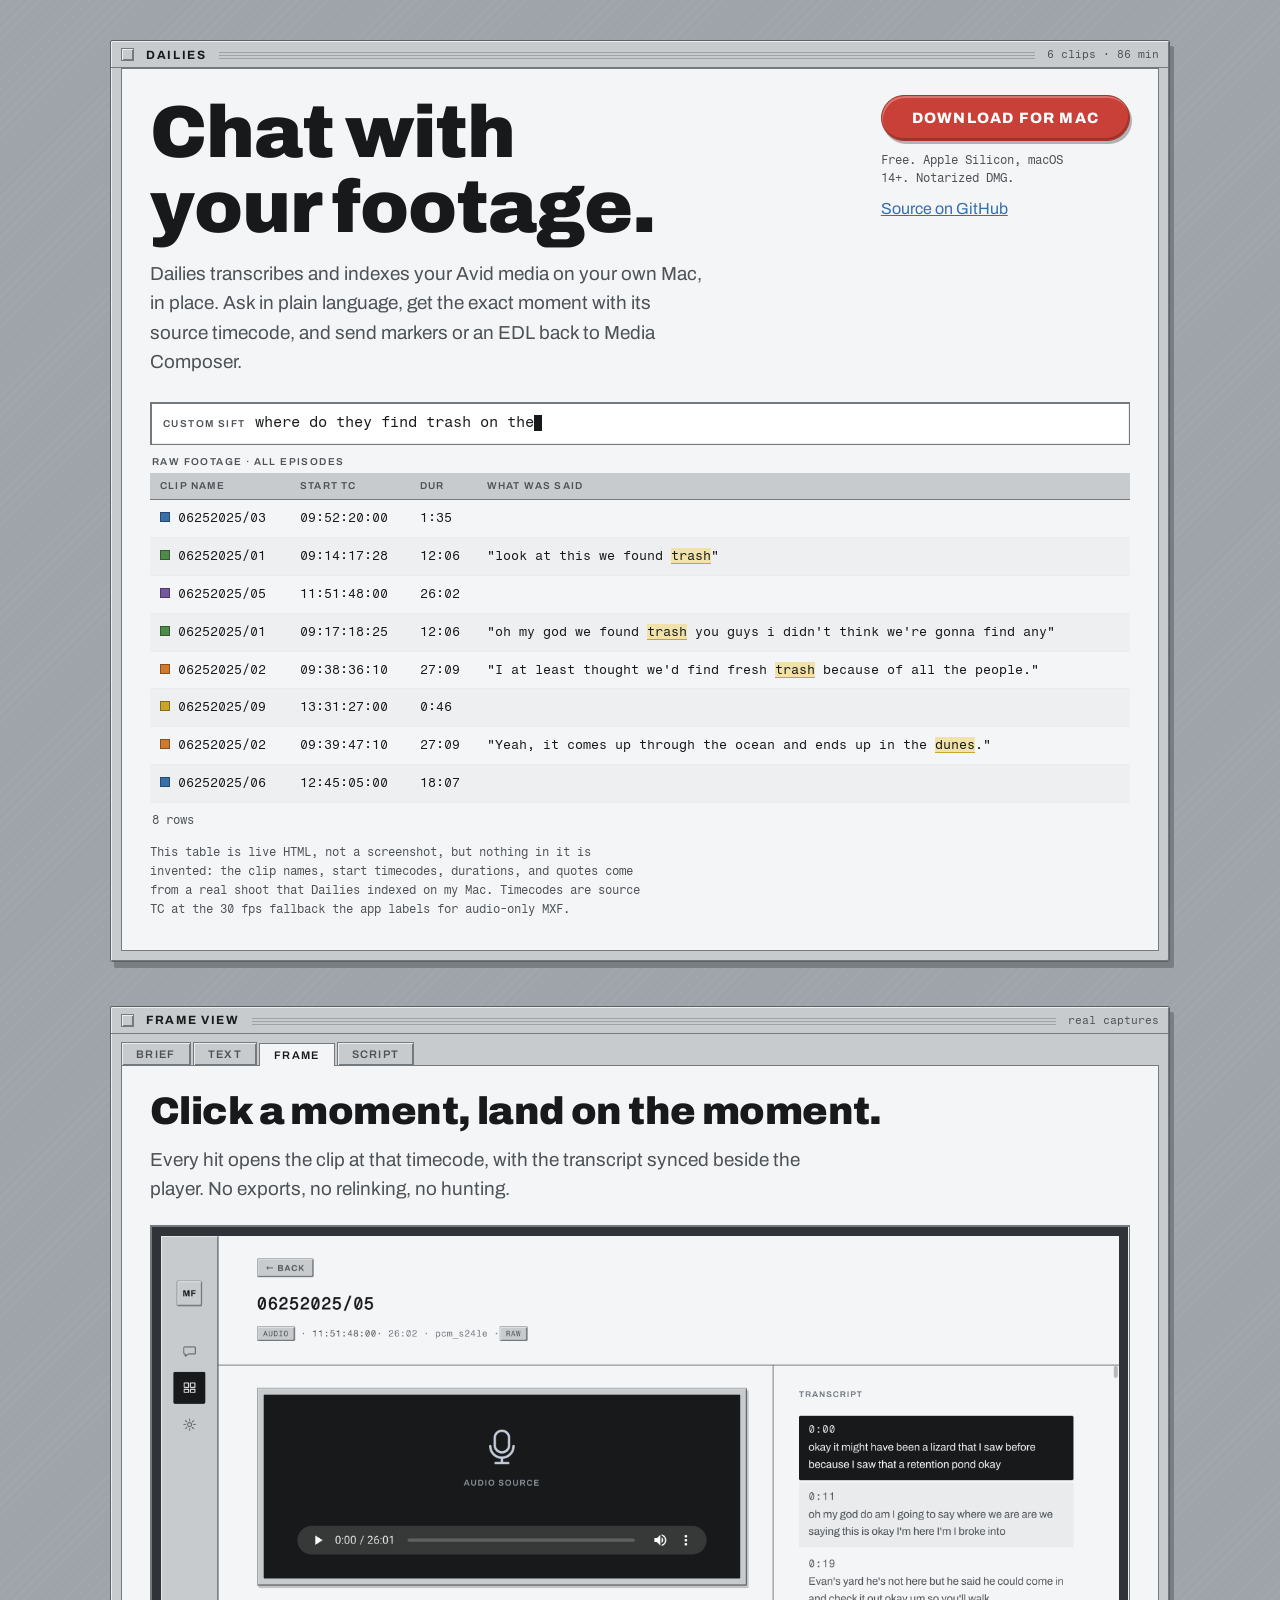
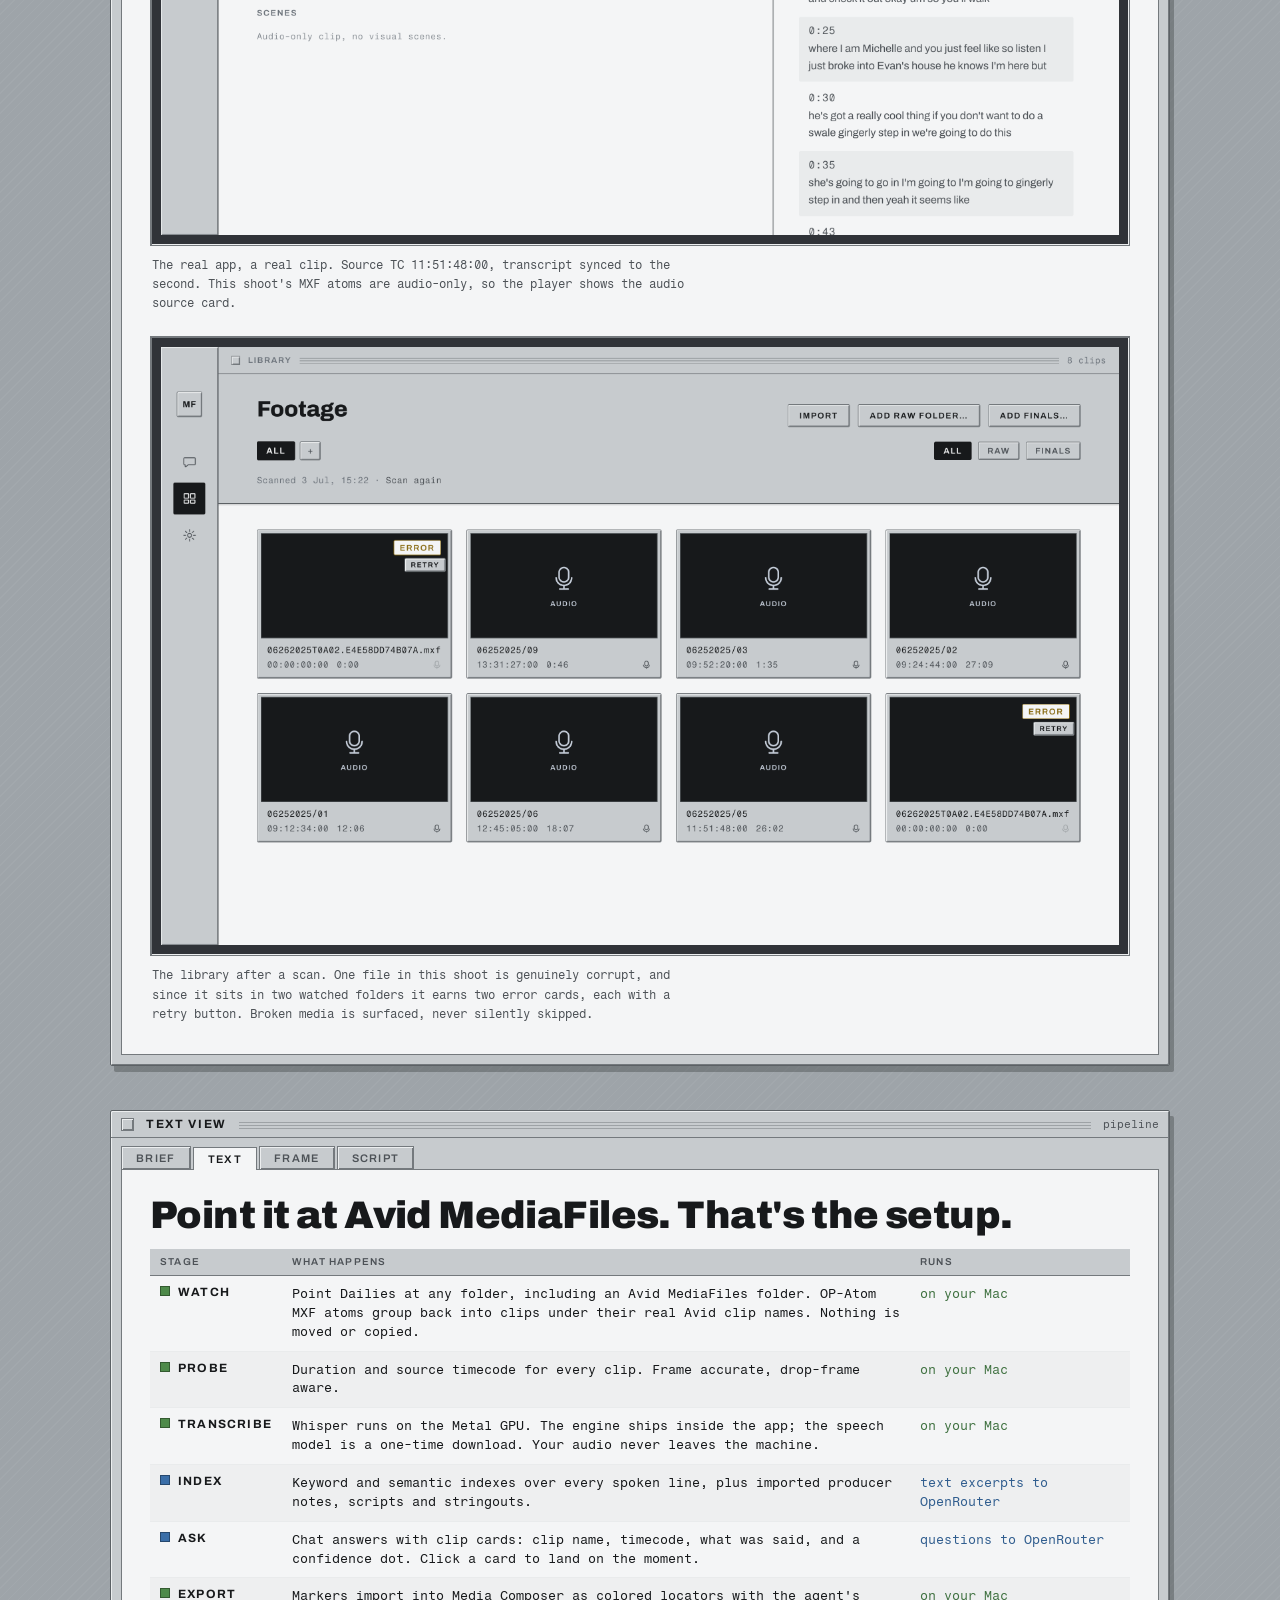
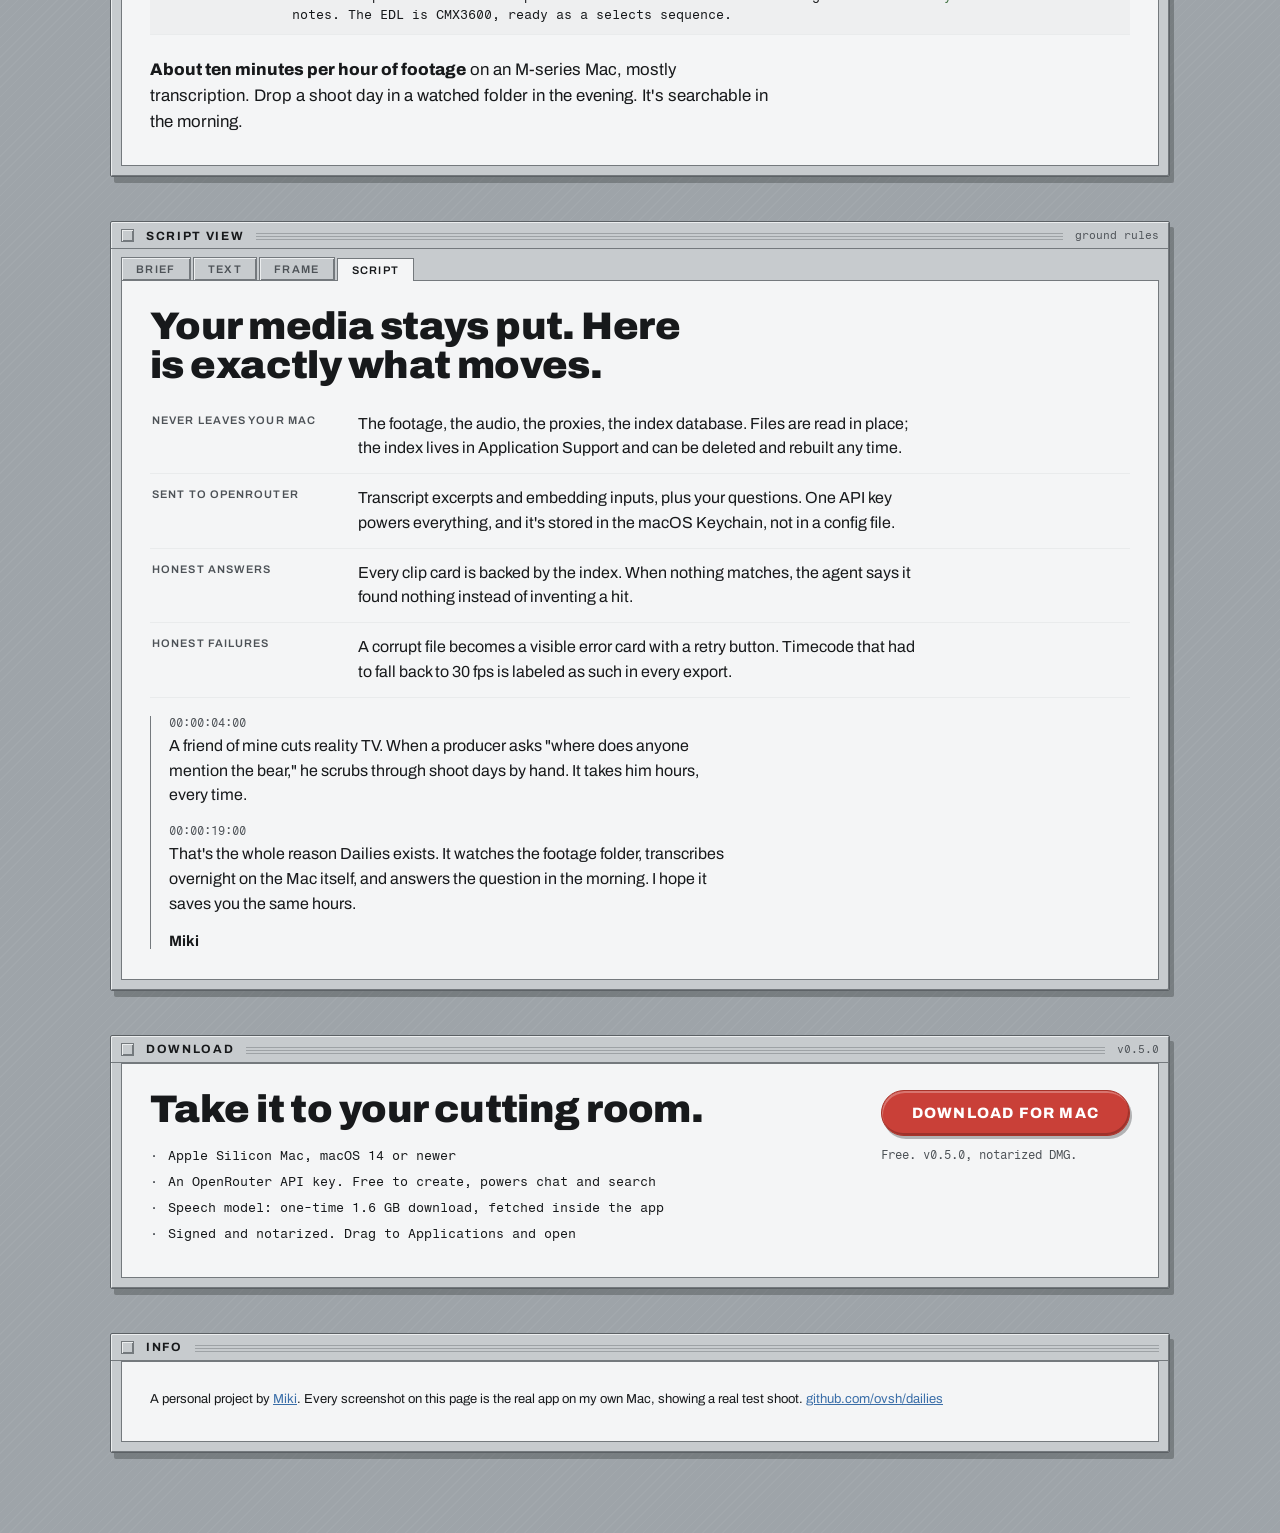
==== dailies/index.html @ 3788dc59 "dailies: 0.5.0 Co-Authored-By: Claude Fable 5 <noreply@anthropic.com>" ====
<!doctype html>
<!--
DIRECTION CONTRACT (Impeccable, seed ea177cc2, assigned index 4, user-confirmed 2026-07-23)
THESIS: The page IS a Media Composer bin. Editors live in bins; Dailies is "your bin,
but you can talk to it." Refuses the dark neon "video AI" hero and the white SaaS card grid.
OWN-WORLD: Pre-dark-era MC steel gray. Desktop #9ea4a9, chrome #c7cbce with platinum
bevels (1px hi/lo), paper rows #f4f5f6, ink #17191b, Avid clip-color chips as the only
saturation, red locator #c94038 reserved for the Download marker. Archivo display,
Fragment Mono for TC and data. Radii <=2px. Recognizable with all content removed.
STORY: An editor lands, recognizes the bin, watches a sift find real moments in real
footage, sees the actual app do the same, learns the local-first split, downloads.
FIRST VIEWPORT: One bin window: title bar, tagline headline, sift field pre-typing a
real question, six real clip rows collapsing to the hits, red DOWNLOAD locator top right.
FORM: Grounded direction 4 of 7 (Avid bin tradition); staging: single-column window
stack on the MC desktop; the metered-reserve challenger staging was weighed and declined.
-->
<html lang="en">
<head>
<meta charset="utf-8">
<meta name="viewport" content="width=device-width, initial-scale=1">
<title>Dailies. Chat with your footage.</title>
<meta name="description" content="A local-first Mac app for documentary and reality editors. On-device Whisper transcription, semantic search over Avid media in place, markers and EDL back to Media Composer.">
<meta property="og:title" content="Dailies. Chat with your footage.">
<meta property="og:description" content="Ask your footage a question, get the moment with its source timecode, send markers or an EDL back to Avid. Local-first, Apple Silicon.">
<link rel="icon" href="data:image/svg+xml,%3Csvg xmlns='http://www.w3.org/2000/svg' viewBox='0 0 32 32'%3E%3Crect width='32' height='32' fill='%23c7cbce'/%3E%3Cellipse cx='16' cy='16' rx='9' ry='7' fill='%23c94038'/%3E%3C/svg%3E">
<link rel="preconnect" href="https://fonts.googleapis.com">
<link rel="preconnect" href="https://fonts.gstatic.com" crossorigin>
<link href="https://fonts.googleapis.com/css2?family=Archivo:wdth,wght@75..125,400..900&family=Fragment+Mono&display=swap" rel="stylesheet">
<style>
:root {
  --desktop: #9ea4a9;
  --chrome: #c7cbce;
  --chrome-hi: #eceeef;
  --chrome-lo: #74797d;
  --paper: #f4f5f6;
  --paper-alt: #e9ebec;
  --ink: #17191b;
  --ink-2: #4d5257;
  --red: #c94038;
  --red-dn: #a83329;
  --orange: #d07a2e;
  --yellow: #c9a52a;
  --green: #4e8a4a;
  --blue: #3a6ea8;
  --purple: #7458a0;
  --bevel-out: inset 1px 1px 0 var(--chrome-hi), inset -1px -1px 0 var(--chrome-lo);
  --bevel-in: inset 1px 1px 0 var(--chrome-lo), inset -1px -1px 0 var(--chrome-hi);
  --mono: "Fragment Mono", ui-monospace, monospace;
  --sans: "Archivo", -apple-system, sans-serif;
}
* { margin: 0; padding: 0; box-sizing: border-box; }
html { scroll-behavior: smooth; }
body {
  background: var(--desktop);
  background-image: repeating-linear-gradient(135deg, rgba(255,255,255,.045) 0 1px, transparent 1px 7px);
  color: var(--ink);
  font-family: var(--sans);
  font-size: 16px;
  line-height: 1.55;
  -webkit-font-smoothing: antialiased;
}
.desk { max-width: 1100px; margin: 0 auto; padding: 40px 20px 80px; display: grid; gap: 44px; }
.desk > * { min-width: 0; }

/* ---------- window chrome ---------- */
.win {
  background: var(--chrome);
  box-shadow: var(--bevel-out), 4px 6px 0 rgba(23,25,27,.28);
  border: 1px solid #5c6165;
  border-radius: 2px;
}
.win-bar {
  display: flex; align-items: center; gap: 12px;
  padding: 7px 10px;
  box-shadow: inset 0 -1px 0 var(--chrome-lo);
  user-select: none;
}
.win-close {
  width: 13px; height: 13px; flex: none;
  background: var(--chrome);
  box-shadow: var(--bevel-out);
  border: 1px solid var(--chrome-lo);
}
.win-title {
  font: 700 12px/1 var(--sans);
  letter-spacing: .14em;
  text-transform: uppercase;
  color: var(--ink);
  white-space: nowrap;
}
.win-stripes { flex: 1; height: 9px; background: repeating-linear-gradient(0deg, var(--chrome-lo) 0 1px, transparent 1px 3px); opacity: .5; min-width: 40px; }
.win-meta { font: 11px var(--mono); color: var(--ink-2); white-space: nowrap; }

.tabs { display: flex; gap: 2px; padding: 8px 10px 0; }
.tab {
  font: 600 11px/1 var(--sans); letter-spacing: .12em; text-transform: uppercase;
  padding: 6px 14px 5px;
  background: var(--chrome);
  box-shadow: var(--bevel-out);
  color: var(--ink-2);
  border: 1px solid var(--chrome-lo); border-bottom: none;
}
.tab.on { background: var(--paper); color: var(--ink); box-shadow: none; position: relative; top: 1px; }
.win-body { background: var(--paper); margin: 0 10px 10px; border: 1px solid var(--chrome-lo); padding: 26px 28px 30px; }
.tabs + .win-body { margin-top: 0; }

/* ---------- type ---------- */
h1, h2 { font-family: var(--sans); font-weight: 900; line-height: 1.02; letter-spacing: -0.015em; text-wrap: balance; }
h1 { font-size: clamp(2.6rem, 7vw, 4.6rem); }
h2 { font-size: clamp(1.7rem, 3.6vw, 2.4rem); margin-bottom: 14px; }
.lede { font-size: clamp(1.02rem, 1.6vw, 1.18rem); color: var(--ink-2); max-width: 62ch; }
p { max-width: 68ch; }
a { color: var(--blue); }
.mono { font-family: var(--mono); }

/* ---------- hero ---------- */
.hero-top { display: flex; flex-wrap: wrap; gap: 24px 32px; align-items: flex-start; justify-content: space-between; margin-bottom: 26px; }
.hero-copy { max-width: 560px; }
.hero-copy .lede { margin-top: 14px; }
.hero-cta { display: flex; flex-direction: column; gap: 10px; align-items: flex-start; }

.marker {
  display: inline-block;
  font: 800 15px/1 var(--sans); letter-spacing: .08em; text-transform: uppercase;
  color: #fff; background: var(--red);
  padding: 15px 30px 14px;
  border-radius: 999px;
  border: 1px solid var(--red-dn);
  box-shadow: inset 1px 2px 0 rgba(255,255,255,.28), inset -1px -2px 0 rgba(0,0,0,.22), 2px 3px 0 rgba(23,25,27,.3);
  text-decoration: none;
  transition: transform 120ms steps(2, end);
}
.marker:hover { transform: translate(1px, 1px); box-shadow: inset 1px 2px 0 rgba(255,255,255,.28), inset -1px -2px 0 rgba(0,0,0,.22), 1px 1px 0 rgba(23,25,27,.3); }
.marker:focus-visible, a:focus-visible, button:focus-visible { outline: 3px solid var(--blue); outline-offset: 2px; }
.cta-note { font: 12px/1.5 var(--mono); color: var(--ink-2); max-width: 30ch; }

/* ---------- bin table / sift ---------- */
.sift-field {
  display: flex; align-items: center; gap: 10px;
  background: #fff; border: 1px solid var(--chrome-lo);
  box-shadow: var(--bevel-in);
  padding: 10px 12px; margin-bottom: 2px;
}
.sift-label { font: 600 10px/1 var(--sans); letter-spacing: .14em; color: var(--ink-2); text-transform: uppercase; flex: none; }
.sift-q { font: 15px var(--mono); color: var(--ink); min-height: 1.4em; flex: 1; overflow-wrap: anywhere; }
.sift-q .caret { display: inline-block; width: 8px; height: 1.1em; background: var(--ink); vertical-align: text-bottom; animation: blink 1s steps(1) infinite; }
@keyframes blink { 50% { opacity: 0; } }

.bin-scroll { overflow-x: auto; }
.bin { width: 100%; border-collapse: collapse; font: 13px/1.45 var(--mono); }
.bin caption { text-align: left; font: 600 10px/1 var(--sans); letter-spacing: .14em; text-transform: uppercase; color: var(--ink-2); padding: 10px 2px 6px; }
.bin th {
  text-align: left; font: 600 10px/1 var(--sans); letter-spacing: .12em; text-transform: uppercase;
  color: var(--ink-2); padding: 8px 10px; border-bottom: 1px solid var(--chrome-lo);
  background: var(--chrome);
}
.bin td { padding: 9px 10px; border-bottom: 1px solid var(--paper-alt); vertical-align: top; }
.bin tbody tr:nth-child(even) td { background: rgba(0,0,0,.025); }
.bin .tc, .bin .dur { white-space: nowrap; font-variant-numeric: tabular-nums; }
.chip { display: inline-block; width: 10px; height: 10px; margin-right: 8px; vertical-align: baseline; border: 1px solid rgba(0,0,0,.35); }
.quote { color: var(--ink); }
.quote em { font-style: normal; background: #f0e2a8; box-shadow: 0 1px 0 var(--yellow); }
/* black-inverse selection, the period-true Avid idiom */
.bin.sifted tr.hit td { background: var(--ink); color: var(--paper); border-bottom-color: #3a3e44; }
.bin.sifted tr.hit .quote { color: var(--paper); }
.bin.sifted tr.hit .quote em { background: none; box-shadow: none; color: #f0d269; }
.bin.sifting tr.miss { opacity: 0; transition: opacity .3s steps(3, end); }
.bin.sifted tr.miss { display: none; }
.sift-count { font: 12px var(--mono); color: var(--ink-2); padding: 10px 2px 0; display: flex; gap: 14px; align-items: center; flex-wrap: wrap; }
.sift-again {
  font: 600 10px/1 var(--sans); letter-spacing: .12em; text-transform: uppercase;
  background: var(--chrome); box-shadow: var(--bevel-out); border: 1px solid var(--chrome-lo);
  padding: 6px 12px; cursor: pointer; color: var(--ink);
}
.sift-again:active { box-shadow: var(--bevel-in); }
.provenance { font: 12px/1.6 var(--mono); color: var(--ink-2); margin-top: 16px; max-width: 72ch; }

/* ---------- screenshots ---------- */
.shot-wrap { background: #303338; border: 1px solid var(--chrome-lo); box-shadow: var(--bevel-in); padding: 10px; }
.shot-wrap img { display: block; width: 100%; height: auto; }
.shot-cap { font: 12px/1.6 var(--mono); color: var(--ink-2); padding: 10px 2px 0; max-width: 78ch; }
.two-shots { display: grid; gap: 22px; }

/* ---------- text view (how it works) ---------- */
.stage-name { font: 700 12px/1.3 var(--sans); letter-spacing: .1em; text-transform: uppercase; white-space: nowrap; }
.runs-local { color: #3f7140; font-weight: 400; }
.runs-cloud { color: #315e8f; font-weight: 400; }
.overnight { margin-top: 22px; font-size: 1.05rem; max-width: 62ch; }
.overnight strong { font-weight: 800; }

/* ---------- script view ---------- */
.script-block { border-left: 1px solid var(--chrome-lo); padding-left: 18px; margin-top: 18px; }
.script-tc { font: 12px var(--mono); color: var(--ink-2); }
.script-line { margin: 4px 0 16px; max-width: 62ch; }
.sig { font: 15px var(--sans); font-weight: 700; }

/* ---------- boundaries list ---------- */
.truth { display: grid; gap: 0; margin-top: 8px; }
.truth-row { display: grid; grid-template-columns: 190px 1fr; gap: 16px; padding: 12px 2px; border-bottom: 1px solid var(--paper-alt); }
.truth-key { font: 600 11px/1.5 var(--sans); letter-spacing: .1em; text-transform: uppercase; color: var(--ink-2); }
.truth-val { max-width: 62ch; }

/* ---------- download ---------- */
.dl-grid { display: flex; flex-wrap: wrap; gap: 28px; align-items: flex-start; justify-content: space-between; }
.req { font: 13px/2 var(--mono); color: var(--ink); list-style: none; }
.req li::before { content: "·"; margin-right: 10px; color: var(--ink-2); }
footer { text-align: left; font: 13px/1.8 var(--sans); color: var(--ink); }
footer .win-body p { max-width: none; }

@media (max-width: 700px) {
  .desk { padding: 18px 10px 60px; gap: 28px; }
  .win-body { padding: 18px 14px 22px; margin: 0 6px 6px; }
  #bin .dur, #bin th:nth-child(3), #bin td:nth-child(3) { display: none; }
  .bin { min-width: 540px; }
  .truth-row { grid-template-columns: 1fr; gap: 4px; }
  .win-meta { display: none; }
}
@media (prefers-reduced-motion: reduce) {
  html { scroll-behavior: auto; }
  .sift-q .caret { animation: none; }
}
</style>
</head>
<body>
<div class="desk">

<!-- ============ 1. WHAT IT IS + the sift ============ -->
<section class="win" aria-labelledby="hero-h">
  <div class="win-bar">
    <span class="win-close" aria-hidden="true"></span>
    <span class="win-title">Dailies</span>
    <span class="win-stripes" aria-hidden="true"></span>
    <span class="win-meta">6 clips · 86 min</span>
  </div>
  <div class="win-body">
    <div class="hero-top">
      <div class="hero-copy">
        <h1 id="hero-h">Chat with your footage.</h1>
        <p class="lede">Dailies transcribes and indexes your Avid media on your own Mac, in place. Ask in plain language, get the exact moment with its source timecode, and send markers or an EDL back to Media Composer.</p>
      </div>
      <div class="hero-cta">
        <a class="marker" id="dl-top" href="https://github.com/ovsh/dailies/releases/download/v0.5.0/Dailies-0.5.0-arm64.dmg">Download for Mac</a>
        <span class="cta-note">Free. Apple Silicon, macOS 14+. Notarized DMG.</span>
        <a href="https://github.com/ovsh/dailies">Source on GitHub</a>
      </div>
    </div>

    <div class="sift-field">
      <span class="sift-label">Custom sift</span>
      <span class="sift-q" id="sift-q" aria-hidden="true"><span class="caret"></span></span>
      <span class="visually-hidden" style="position:absolute;left:-9999px">where do they find trash on the beach?</span>
    </div>
    <div class="bin-scroll"><table class="bin" id="bin">
      <caption>Raw footage · all episodes</caption>
      <thead>
        <tr><th scope="col">Clip name</th><th scope="col">Start TC</th><th scope="col">Dur</th><th scope="col">What was said</th></tr>
      </thead>
      <tbody>
        <tr class="miss"><td><span class="chip" style="background:var(--blue)"></span>06252025/03</td><td class="tc">09:52:20:00</td><td class="dur">1:35</td><td class="quote"></td></tr>
        <tr class="hit"><td><span class="chip" style="background:var(--green)"></span>06252025/01</td><td class="tc">09:14:17:28</td><td class="dur">12:06</td><td class="quote">"look at this we found <em>trash</em>"</td></tr>
        <tr class="miss"><td><span class="chip" style="background:var(--purple)"></span>06252025/05</td><td class="tc">11:51:48:00</td><td class="dur">26:02</td><td class="quote"></td></tr>
        <tr class="hit"><td><span class="chip" style="background:var(--green)"></span>06252025/01</td><td class="tc">09:17:18:25</td><td class="dur">12:06</td><td class="quote">"oh my god we found <em>trash</em> you guys i didn't think we're gonna find any"</td></tr>
        <tr class="hit"><td><span class="chip" style="background:var(--orange)"></span>06252025/02</td><td class="tc">09:38:36:10</td><td class="dur">27:09</td><td class="quote">"I at least thought we'd find fresh <em>trash</em> because of all the people."</td></tr>
        <tr class="miss"><td><span class="chip" style="background:var(--yellow)"></span>06252025/09</td><td class="tc">13:31:27:00</td><td class="dur">0:46</td><td class="quote"></td></tr>
        <tr class="hit"><td><span class="chip" style="background:var(--orange)"></span>06252025/02</td><td class="tc">09:39:47:10</td><td class="dur">27:09</td><td class="quote">"Yeah, it comes up through the ocean and ends up in the <em>dunes</em>."</td></tr>
        <tr class="miss"><td><span class="chip" style="background:var(--blue)"></span>06252025/06</td><td class="tc">12:45:05:00</td><td class="dur">18:07</td><td class="quote"></td></tr>
      </tbody>
    </table></div>
    <div class="sift-count">
      <span id="sift-status">8 rows</span>
      <button class="sift-again" id="sift-again" hidden>Sift again</button>
    </div>
    <p class="provenance">This table is live HTML, not a screenshot, but nothing in it is invented: the clip names, start timecodes, durations, and quotes come from a real shoot that Dailies indexed on my Mac. Timecodes are source TC at the 30 fps fallback the app labels for audio-only MXF.</p>
  </div>
</section>

<!-- ============ 2. SEE IT ============ -->
<section class="win" aria-labelledby="see-h">
  <div class="win-bar">
    <span class="win-close" aria-hidden="true"></span>
    <span class="win-title">Frame view</span>
    <span class="win-stripes" aria-hidden="true"></span>
    <span class="win-meta">real captures</span>
  </div>
  <div class="tabs" aria-hidden="true">
    <span class="tab">Brief</span><span class="tab">Text</span><span class="tab on">Frame</span><span class="tab">Script</span>
  </div>
  <div class="win-body">
    <h2 id="see-h">Click a moment, land on the moment.</h2>
    <p class="lede" style="margin-bottom:22px">Every hit opens the clip at that timecode, with the transcript synced beside the player. No exports, no relinking, no hunting.</p>
    <div class="two-shots">
      <figure>
        <div class="shot-wrap"><img src="assets/clip-view.png" alt="The Dailies clip view: an audio clip named 06252025/05 at source TC 11:51:48:00, with a synced transcript on the right reading real dialogue from the shoot." width="2880" height="1800" loading="eager"></div>
        <figcaption class="shot-cap">The real app, a real clip. Source TC 11:51:48:00, transcript synced to the second. This shoot's MXF atoms are audio-only, so the player shows the audio source card.</figcaption>
      </figure>
      <figure>
        <div class="shot-wrap"><img src="assets/library.png" alt="The Dailies library: eight clip cards with real Avid clip names, start timecodes and durations. Two corrupt files show ERROR cards with a retry button." width="2880" height="1800" loading="lazy"></div>
        <figcaption class="shot-cap">The library after a scan. One file in this shoot is genuinely corrupt, and since it sits in two watched folders it earns two error cards, each with a retry button. Broken media is surfaced, never silently skipped.</figcaption>
      </figure>
    </div>
  </div>
</section>

<!-- ============ 3. HOW IT WORKS ============ -->
<section class="win" aria-labelledby="how-h">
  <div class="win-bar">
    <span class="win-close" aria-hidden="true"></span>
    <span class="win-title">Text view</span>
    <span class="win-stripes" aria-hidden="true"></span>
    <span class="win-meta">pipeline</span>
  </div>
  <div class="tabs" aria-hidden="true">
    <span class="tab">Brief</span><span class="tab on">Text</span><span class="tab">Frame</span><span class="tab">Script</span>
  </div>
  <div class="win-body">
    <h2 id="how-h">Point it at Avid MediaFiles. That's the setup.</h2>
    <div class="bin-scroll"><table class="bin">
      <thead><tr><th scope="col">Stage</th><th scope="col">What happens</th><th scope="col" style="width:220px">Runs</th></tr></thead>
      <tbody>
        <tr><td class="stage-name"><span class="chip" style="background:var(--green)"></span>Watch</td><td>Point Dailies at any folder, including an Avid MediaFiles folder. OP-Atom MXF atoms group back into clips under their real Avid clip names. Nothing is moved or copied.</td><td class="runs-local mono">on your Mac</td></tr>
        <tr><td class="stage-name"><span class="chip" style="background:var(--green)"></span>Probe</td><td>Duration and source timecode for every clip. Frame accurate, drop-frame aware.</td><td class="runs-local mono">on your Mac</td></tr>
        <tr><td class="stage-name"><span class="chip" style="background:var(--green)"></span>Transcribe</td><td>Whisper runs on the Metal GPU. The engine ships inside the app; the speech model is a one-time download. Your audio never leaves the machine.</td><td class="runs-local mono">on your Mac</td></tr>
        <tr><td class="stage-name"><span class="chip" style="background:var(--blue)"></span>Index</td><td>Keyword and semantic indexes over every spoken line, plus imported producer notes, scripts and stringouts.</td><td class="runs-cloud mono">text excerpts to OpenRouter</td></tr>
        <tr><td class="stage-name"><span class="chip" style="background:var(--blue)"></span>Ask</td><td>Chat answers with clip cards: clip name, timecode, what was said, and a confidence dot. Click a card to land on the moment.</td><td class="runs-cloud mono">questions to OpenRouter</td></tr>
        <tr><td class="stage-name"><span class="chip" style="background:var(--green)"></span>Export</td><td>Markers import into Media Composer as colored locators with the agent's notes. The EDL is CMX3600, ready as a selects sequence.</td><td class="runs-local mono">on your Mac</td></tr>
      </tbody>
    </table></div>
    <p class="overnight"><strong>About ten minutes per hour of footage</strong> on an M-series Mac, mostly transcription. Drop a shoot day in a watched folder in the evening. It's searchable in the morning.</p>
  </div>
</section>

<!-- ============ 4. PROOF / honesty + origin ============ -->
<section class="win" aria-labelledby="proof-h">
  <div class="win-bar">
    <span class="win-close" aria-hidden="true"></span>
    <span class="win-title">Script view</span>
    <span class="win-stripes" aria-hidden="true"></span>
    <span class="win-meta">ground rules</span>
  </div>
  <div class="tabs" aria-hidden="true">
    <span class="tab">Brief</span><span class="tab">Text</span><span class="tab">Frame</span><span class="tab on">Script</span>
  </div>
  <div class="win-body">
    <h2 id="proof-h">Your media stays put. Here is exactly what moves.</h2>
    <div class="truth">
      <div class="truth-row"><span class="truth-key">Never leaves your Mac</span><span class="truth-val">The footage, the audio, the proxies, the index database. Files are read in place; the index lives in Application Support and can be deleted and rebuilt any time.</span></div>
      <div class="truth-row"><span class="truth-key">Sent to OpenRouter</span><span class="truth-val">Transcript excerpts and embedding inputs, plus your questions. One API key powers everything, and it's stored in the macOS Keychain, not in a config file.</span></div>
      <div class="truth-row"><span class="truth-key">Honest answers</span><span class="truth-val">Every clip card is backed by the index. When nothing matches, the agent says it found nothing instead of inventing a hit.</span></div>
      <div class="truth-row"><span class="truth-key">Honest failures</span><span class="truth-val">A corrupt file becomes a visible error card with a retry button. Timecode that had to fall back to 30 fps is labeled as such in every export.</span></div>
    </div>
    <div class="script-block">
      <p class="script-tc">00:00:04:00</p>
      <p class="script-line">A friend of mine cuts reality TV. When a producer asks "where does anyone mention the bear," he scrubs through shoot days by hand. It takes him hours, every time.</p>
      <p class="script-tc">00:00:19:00</p>
      <p class="script-line">That's the whole reason Dailies exists. It watches the footage folder, transcribes overnight on the Mac itself, and answers the question in the morning. I hope it saves you the same hours.</p>
      <p class="sig">Miki</p>
    </div>
  </div>
</section>

<!-- ============ 5. ACTION ============ -->
<section class="win" aria-labelledby="dl-h">
  <div class="win-bar">
    <span class="win-close" aria-hidden="true"></span>
    <span class="win-title">Download</span>
    <span class="win-stripes" aria-hidden="true"></span>
    <span class="win-meta">v0.5.0</span>
  </div>
  <div class="win-body">
    <div class="dl-grid">
      <div>
        <h2 id="dl-h">Take it to your cutting room.</h2>
        <ul class="req">
          <li>Apple Silicon Mac, macOS 14 or newer</li>
          <li>An OpenRouter API key. Free to create, powers chat and search</li>
          <li>Speech model: one-time 1.6 GB download, fetched inside the app</li>
          <li>Signed and notarized. Drag to Applications and open</li>
        </ul>
      </div>
      <div class="hero-cta">
        <a class="marker" id="dl-bottom" href="https://github.com/ovsh/dailies/releases/download/v0.5.0/Dailies-0.5.0-arm64.dmg">Download for Mac</a>
        <span class="cta-note">Free. v0.5.0, notarized DMG.</span>
      </div>
    </div>
  </div>
</section>

<footer class="win">
  <div class="win-bar">
    <span class="win-close" aria-hidden="true"></span>
    <span class="win-title">Info</span>
    <span class="win-stripes" aria-hidden="true"></span>
  </div>
  <div class="win-body">
    <p>A personal project by <a href="https://ovsh.github.io">Miki</a>. Every screenshot on this page is the real app on my own Mac, showing a real test shoot. <a href="https://github.com/ovsh/dailies">github.com/ovsh/dailies</a></p>
  </div>
</footer>

</div>

<script>
(function () {
  var reduced = window.matchMedia("(prefers-reduced-motion: reduce)").matches;
  var q = "where do they find trash on the beach?";
  var qEl = document.getElementById("sift-q");
  var bin = document.getElementById("bin");
  var status = document.getElementById("sift-status");
  var again = document.getElementById("sift-again");
  var caret = qEl.querySelector(".caret");
  var played = false;

  function finish() {
    qEl.firstChild.nodeValue = q;
    bin.classList.add("sifting");
    setTimeout(function () {
      bin.classList.add("sifted");
      status.textContent = "4 hits in 2 clips · sifted from 8 rows";
      again.hidden = false;
    }, reduced ? 0 : 340);
  }

  qEl.insertBefore(document.createTextNode(""), caret);

  function play() {
    if (reduced) { finish(); return; }
    var i = 0;
    qEl.firstChild.nodeValue = "";
    bin.classList.remove("sifted");
    bin.classList.remove("sifting");
    status.textContent = "8 rows";
    again.hidden = true;
    var t = setInterval(function () {
      i++;
      qEl.firstChild.nodeValue = q.slice(0, i);
      if (i >= q.length) {
        clearInterval(t);
        setTimeout(finish, 450);
      }
    }, 45);
  }

  function start() {
    if (played) return;
    played = true;
    setTimeout(play, 600);
  }
  if (bin.getBoundingClientRect().top < window.innerHeight) {
    start();
  } else {
    var io = new IntersectionObserver(function (entries) {
      if (entries[0].isIntersecting) { start(); io.disconnect(); }
    }, { threshold: 0.3 });
    io.observe(bin);
  }

  again.addEventListener("click", play);
})();
</script>
</body>
</html>
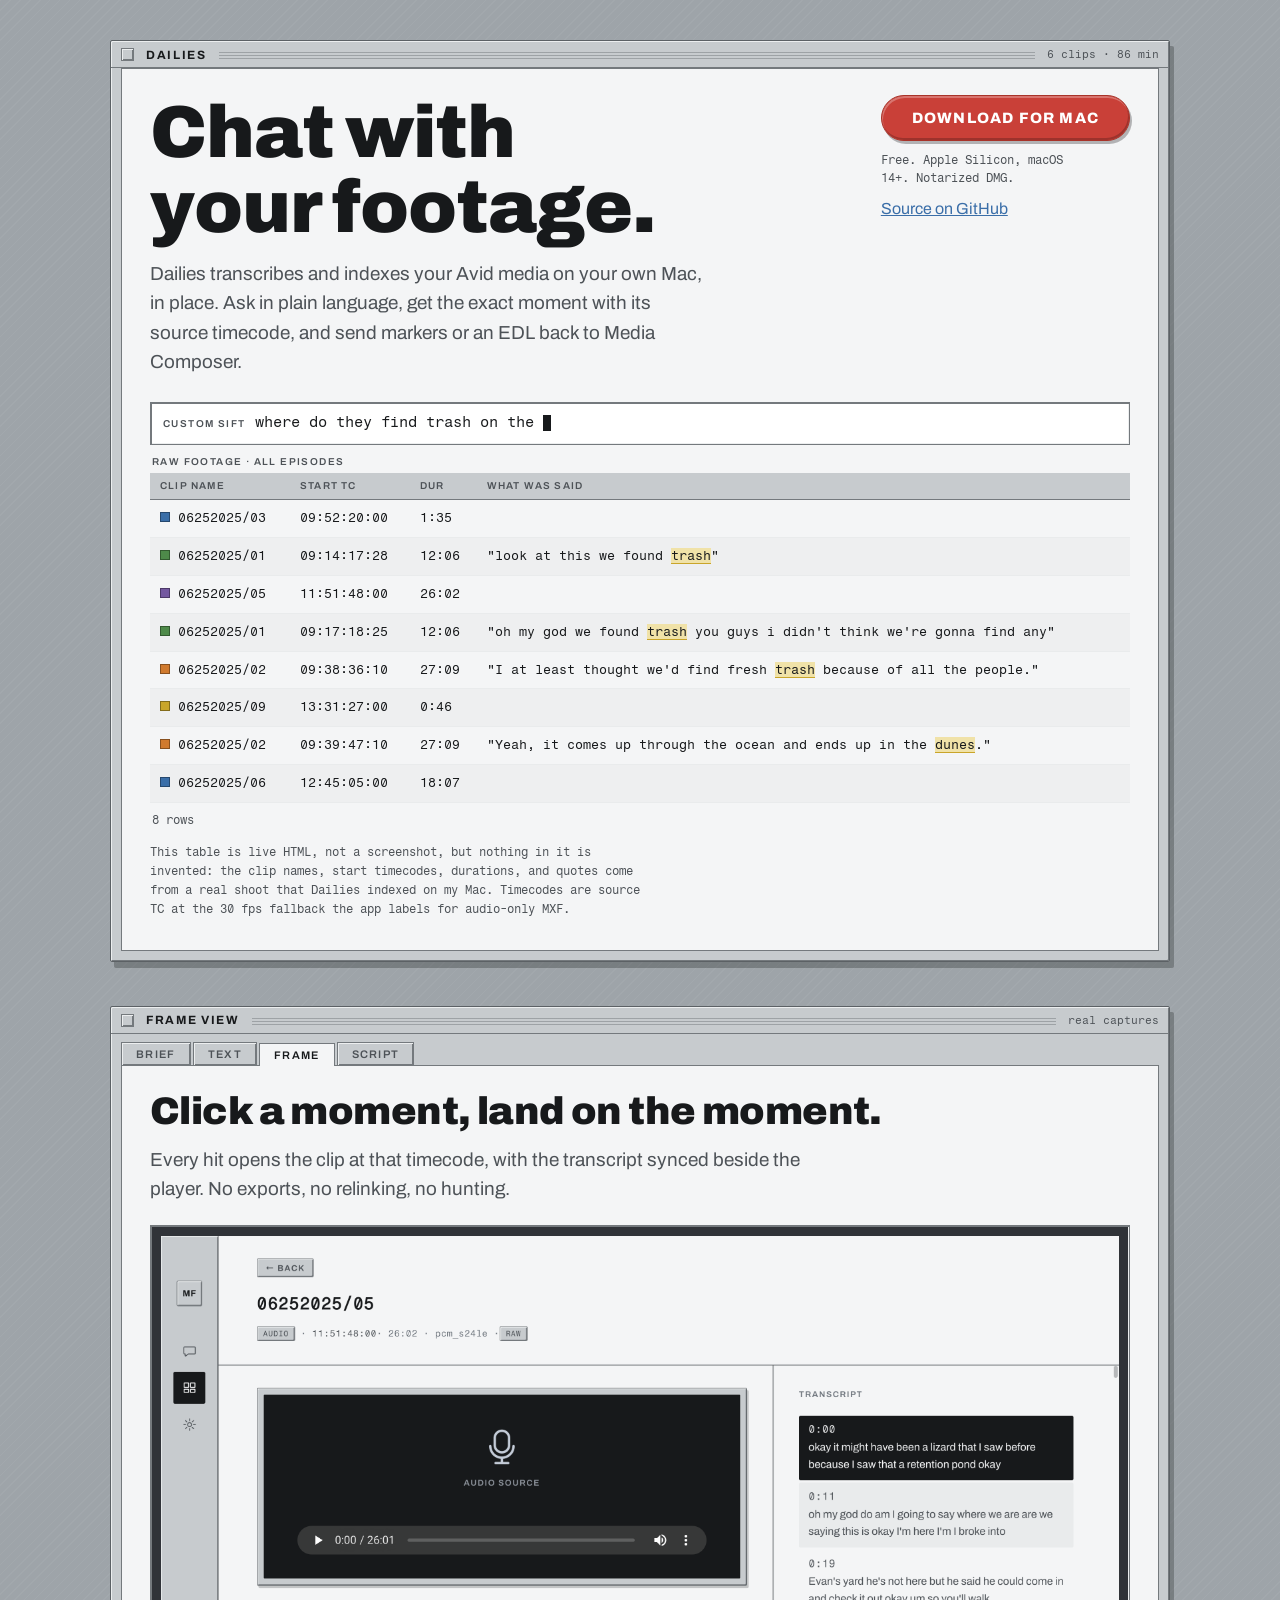
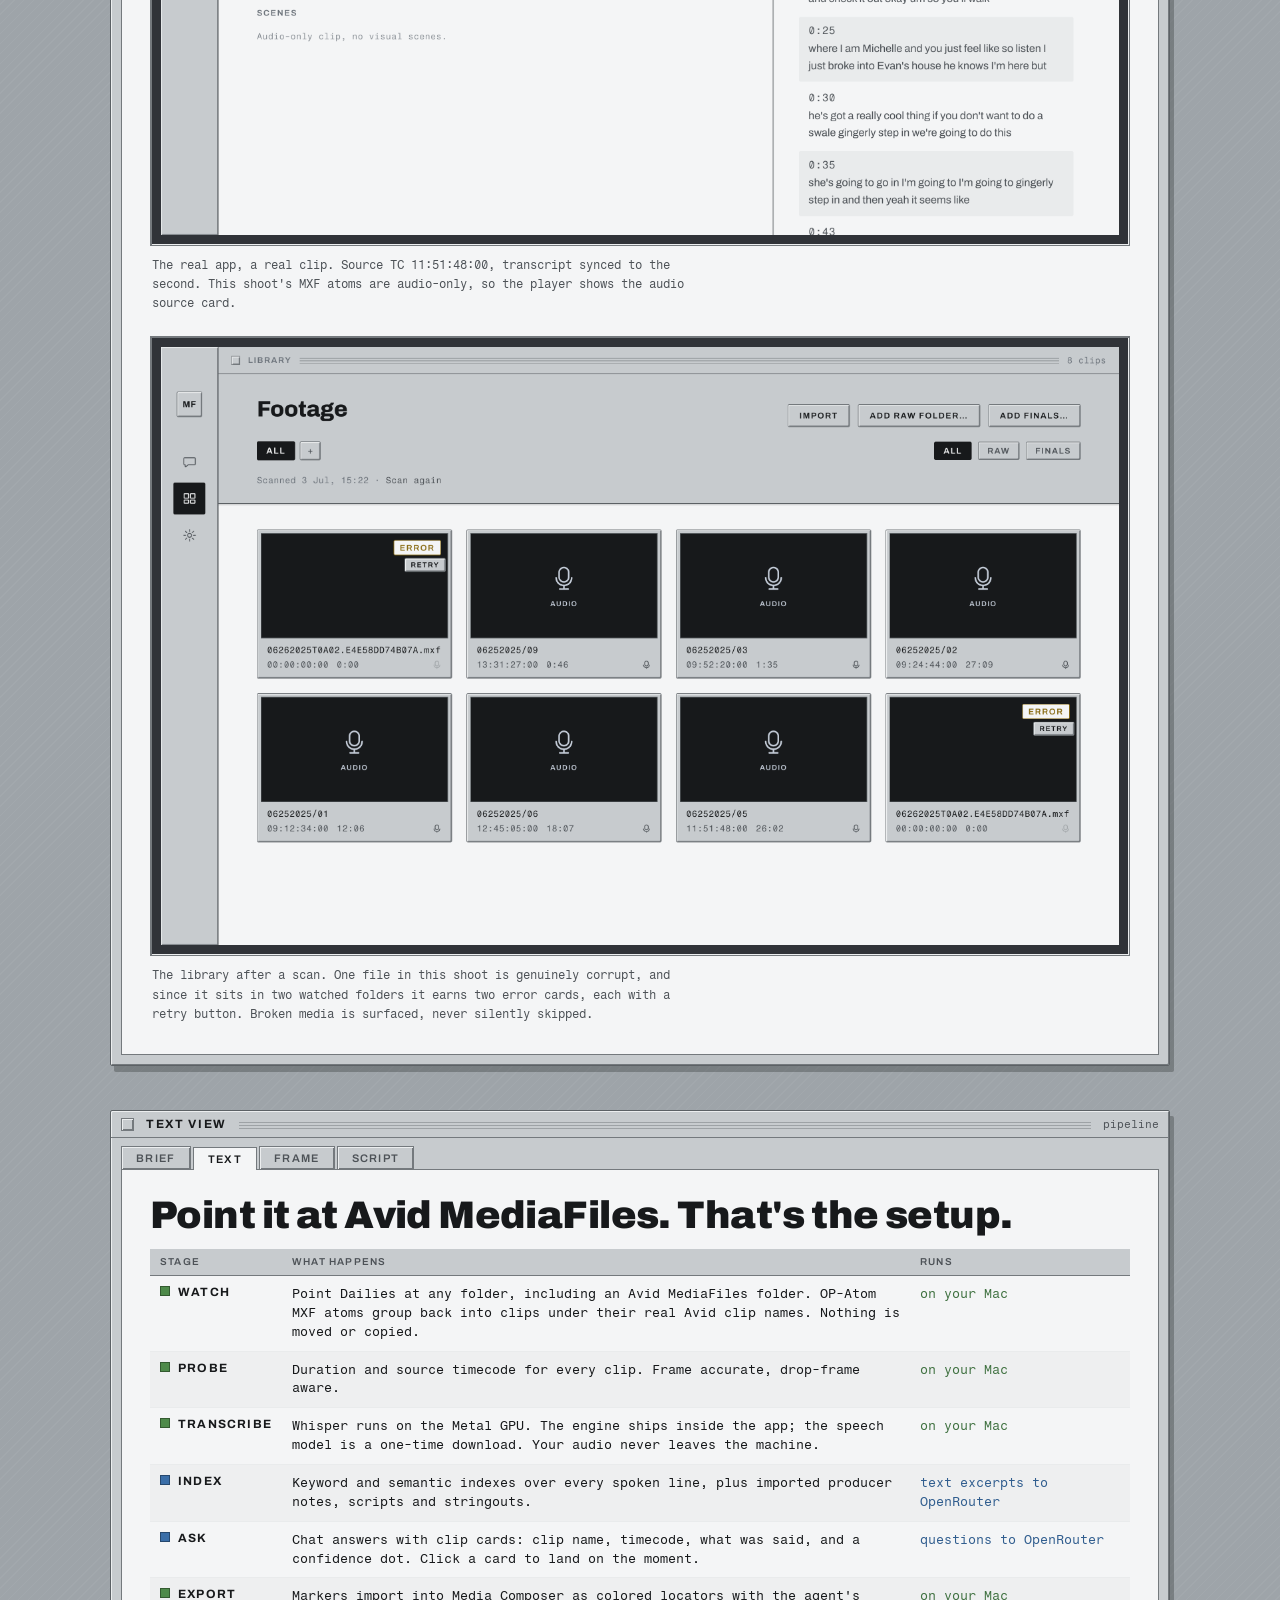
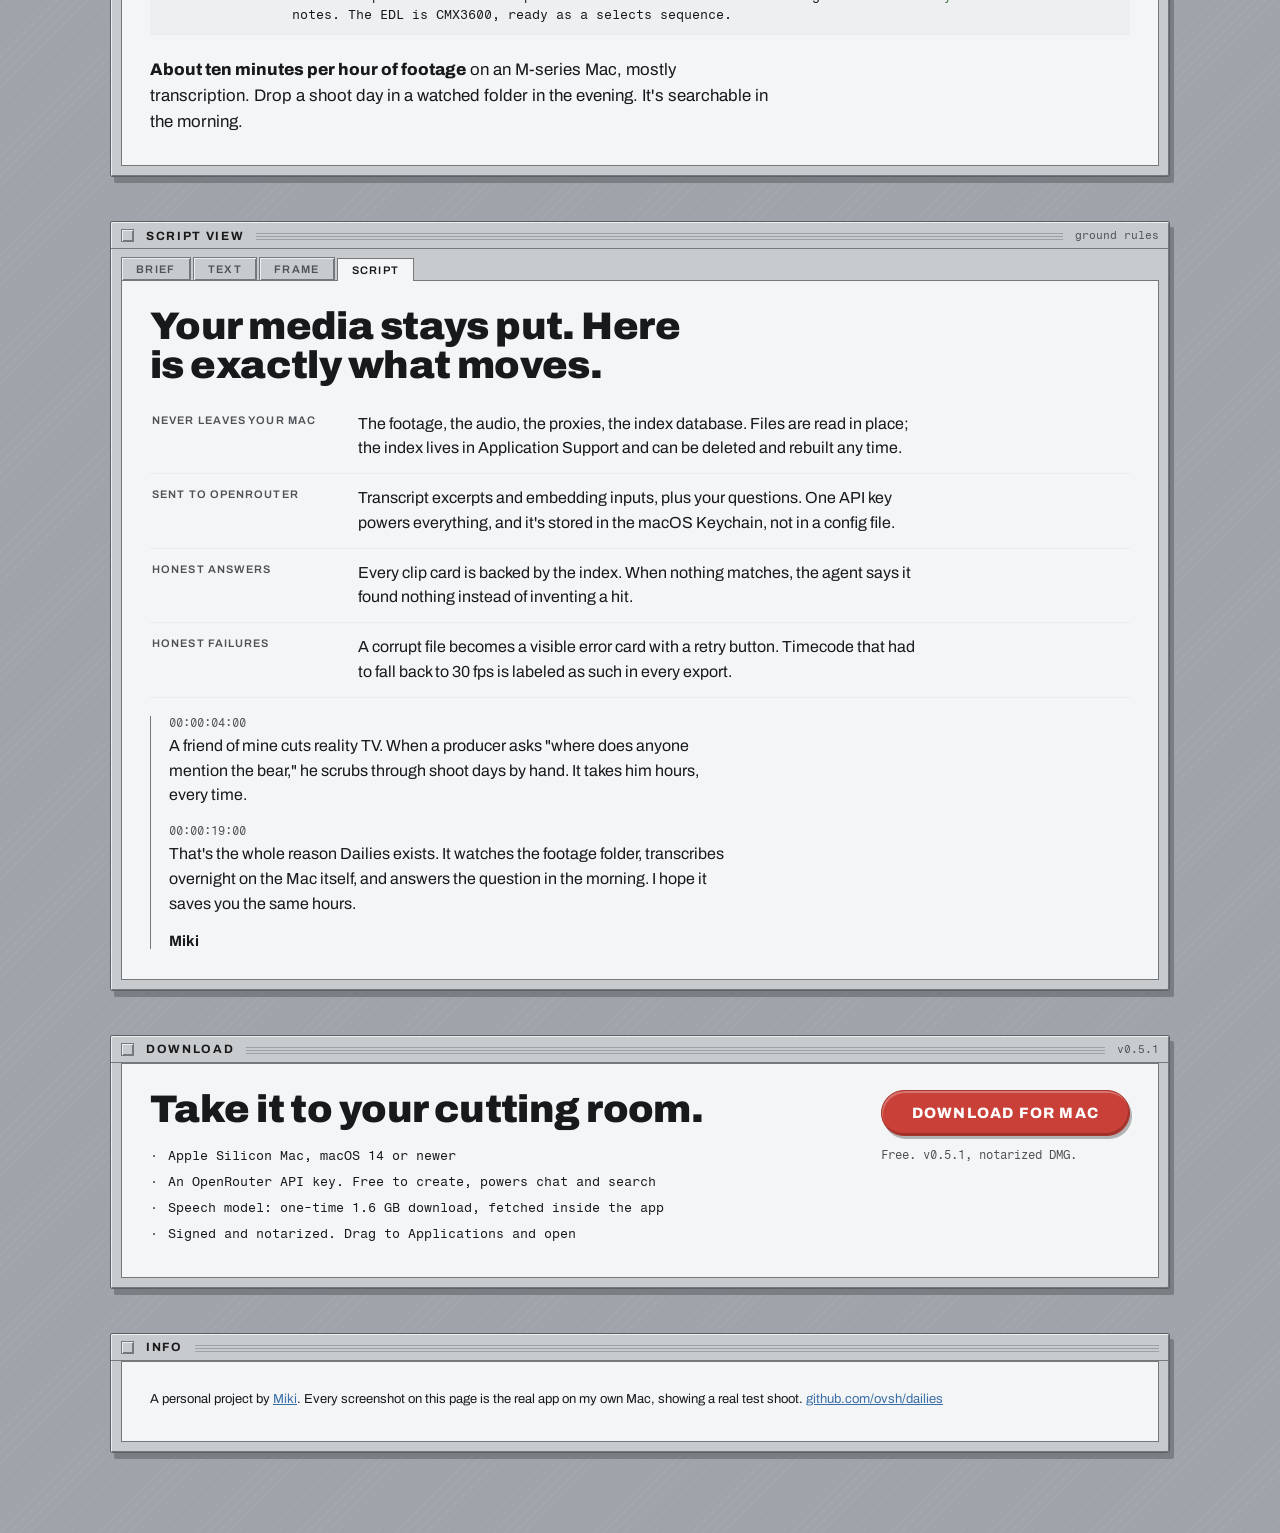
==== commit 0c79aa81: "dailies: download links point at 0.5.1 Co-Authored-By: Claude Opus 5 <noreply@anthropic.com>" ====
--- a/dailies/index.html
+++ b/dailies/index.html
@@ -239,7 +239,7 @@
         <p class="lede">Dailies transcribes and indexes your Avid media on your own Mac, in place. Ask in plain language, get the exact moment with its source timecode, and send markers or an EDL back to Media Composer.</p>
       </div>
       <div class="hero-cta">
-        <a class="marker" id="dl-top" href="https://github.com/ovsh/dailies/releases/download/v0.5.0/Dailies-0.5.0-arm64.dmg">Download for Mac</a>
+        <a class="marker" id="dl-top" href="https://github.com/ovsh/dailies/releases/download/v0.5.1/Dailies-0.5.1-arm64.dmg">Download for Mac</a>
         <span class="cta-note">Free. Apple Silicon, macOS 14+. Notarized DMG.</span>
         <a href="https://github.com/ovsh/dailies">Source on GitHub</a>
       </div>
@@ -364,7 +364,7 @@
     <span class="win-close" aria-hidden="true"></span>
     <span class="win-title">Download</span>
     <span class="win-stripes" aria-hidden="true"></span>
-    <span class="win-meta">v0.5.0</span>
+    <span class="win-meta">v0.5.1</span>
   </div>
   <div class="win-body">
     <div class="dl-grid">
@@ -378,8 +378,8 @@
         </ul>
       </div>
       <div class="hero-cta">
-        <a class="marker" id="dl-bottom" href="https://github.com/ovsh/dailies/releases/download/v0.5.0/Dailies-0.5.0-arm64.dmg">Download for Mac</a>
-        <span class="cta-note">Free. v0.5.0, notarized DMG.</span>
+        <a class="marker" id="dl-bottom" href="https://github.com/ovsh/dailies/releases/download/v0.5.1/Dailies-0.5.1-arm64.dmg">Download for Mac</a>
+        <span class="cta-note">Free. v0.5.1, notarized DMG.</span>
       </div>
     </div>
   </div>
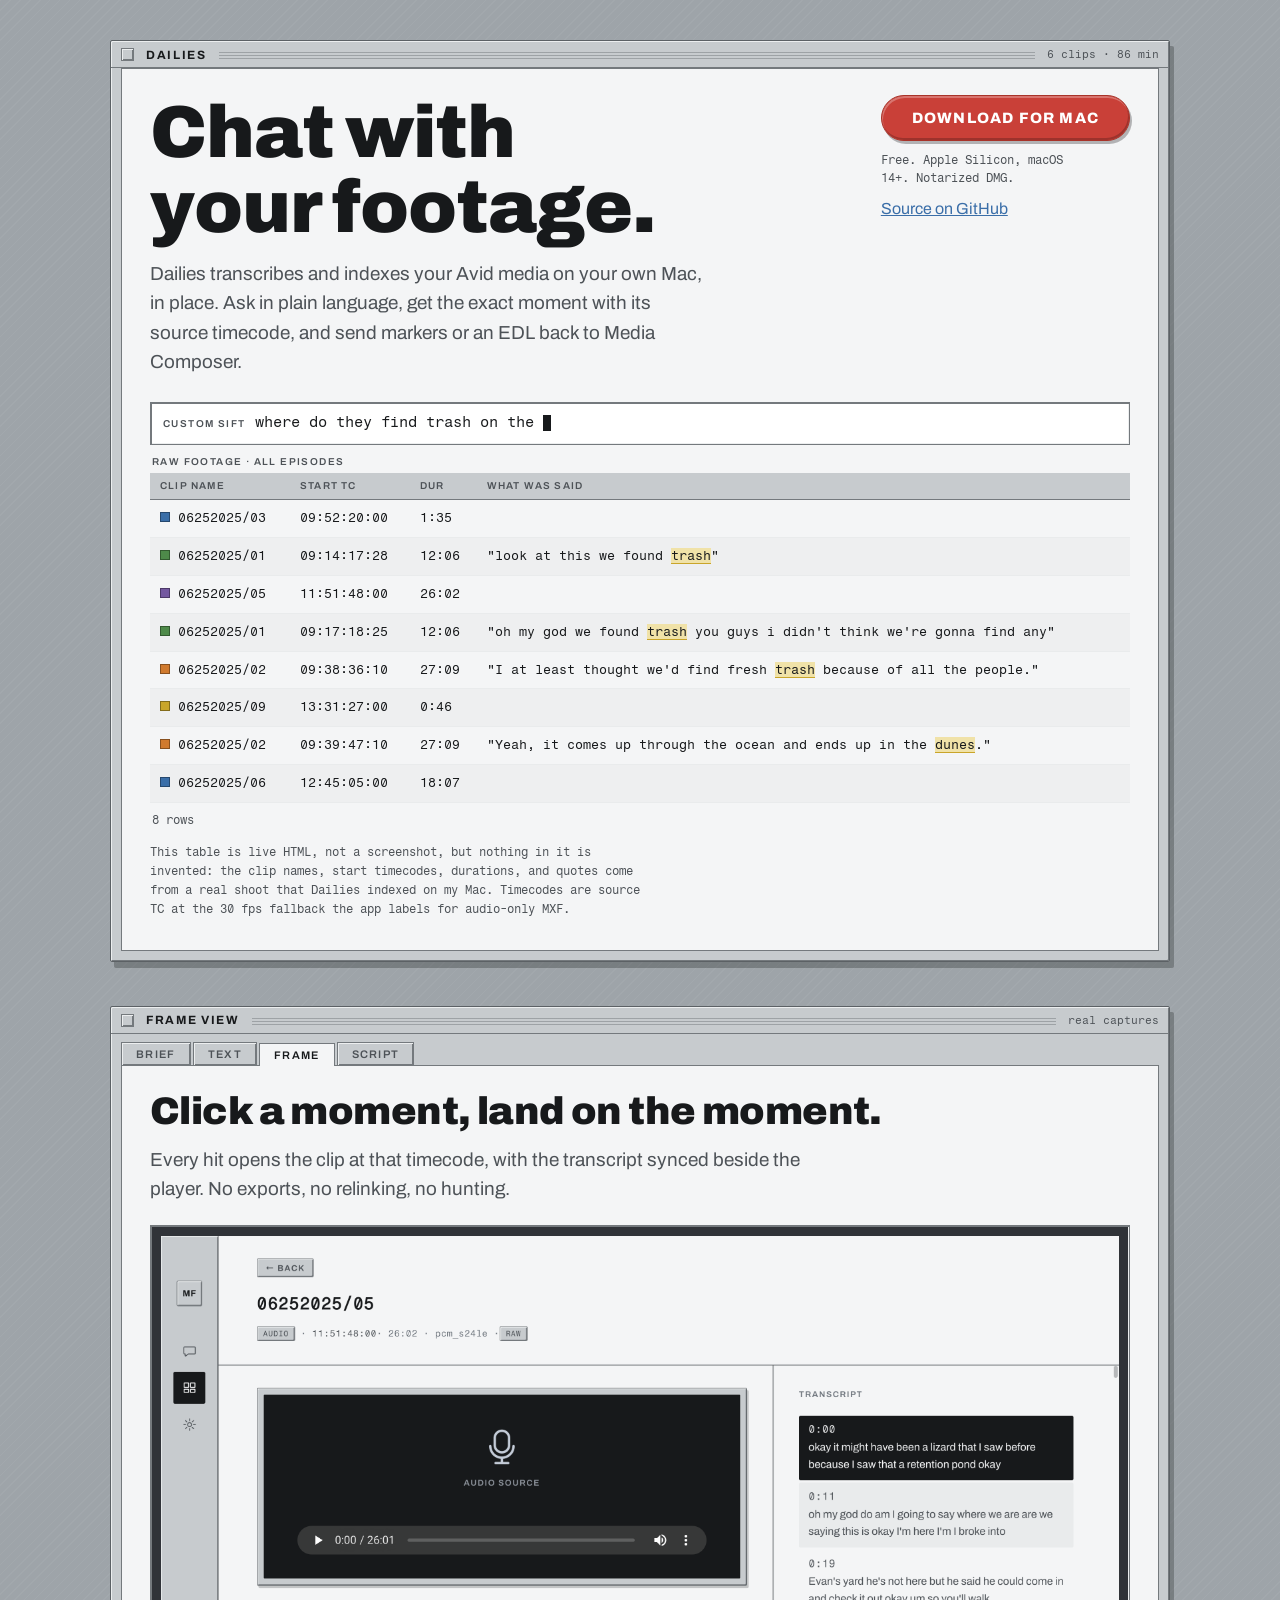
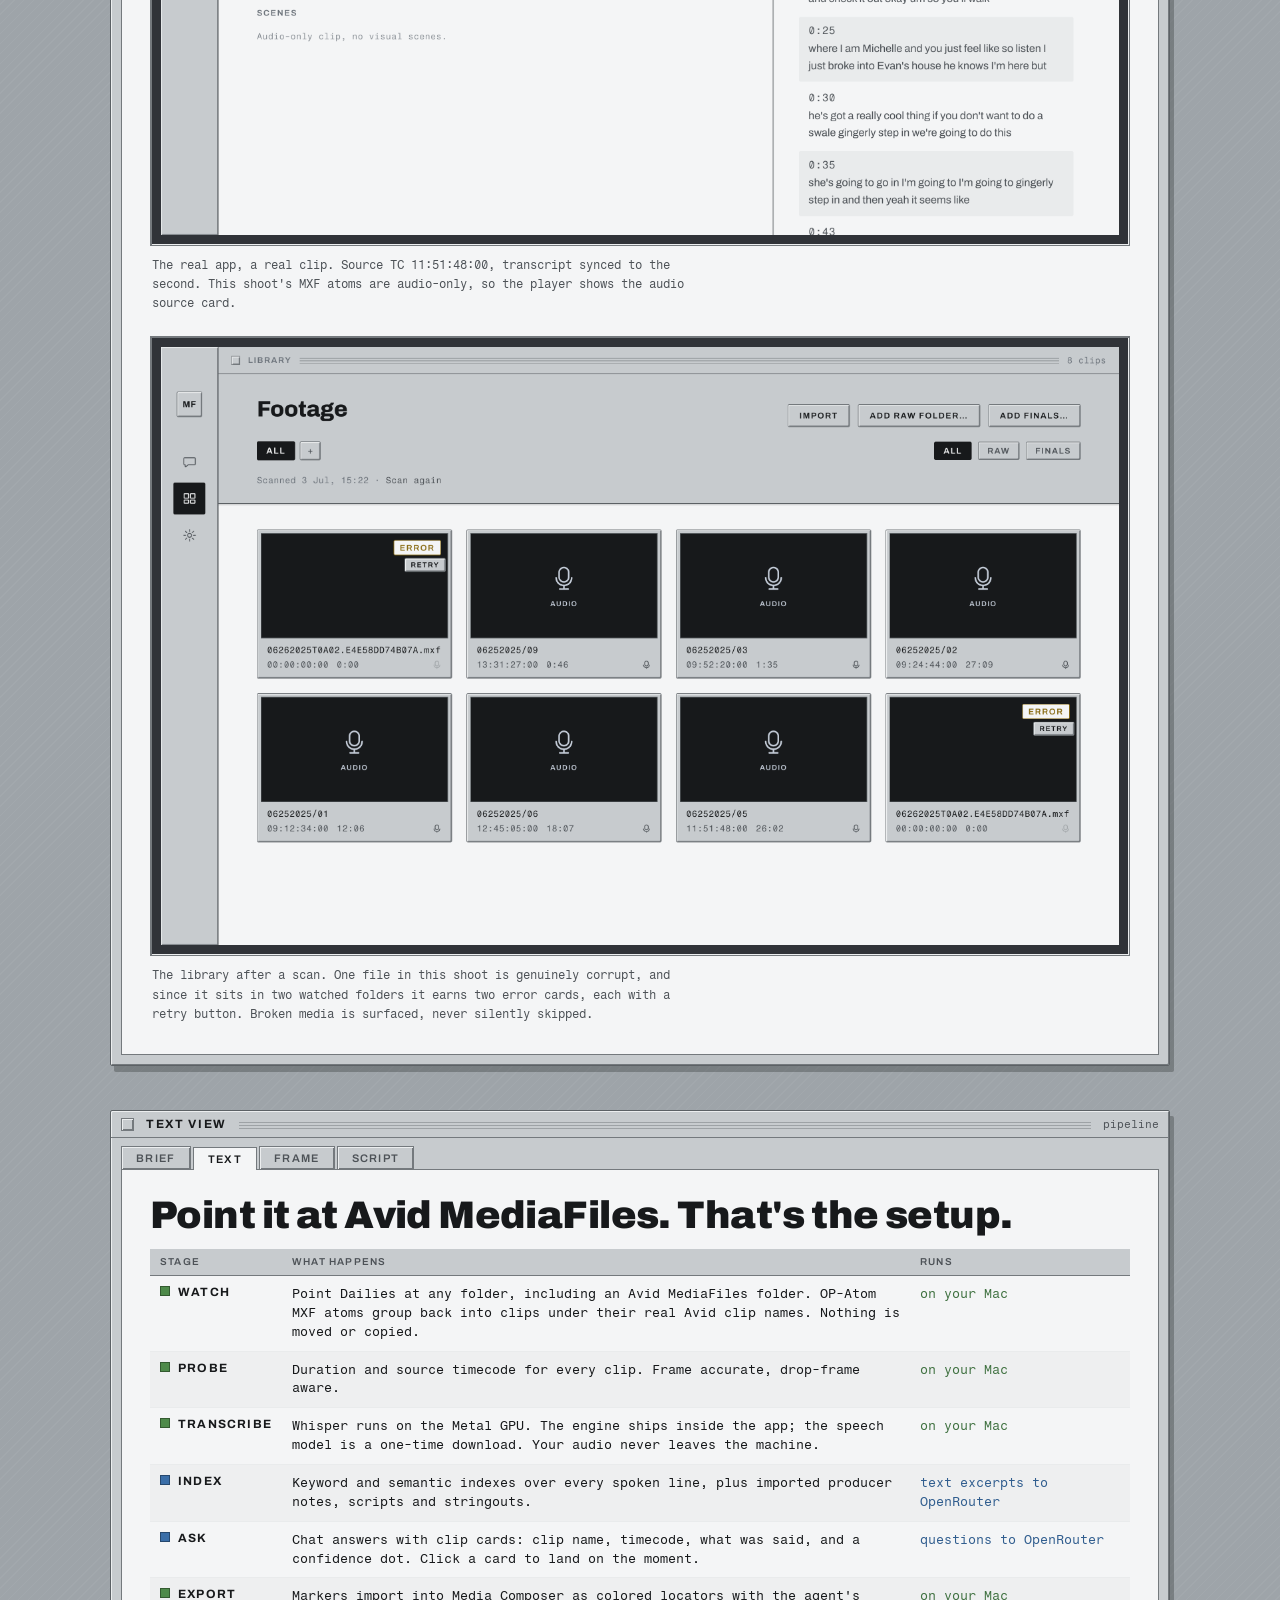
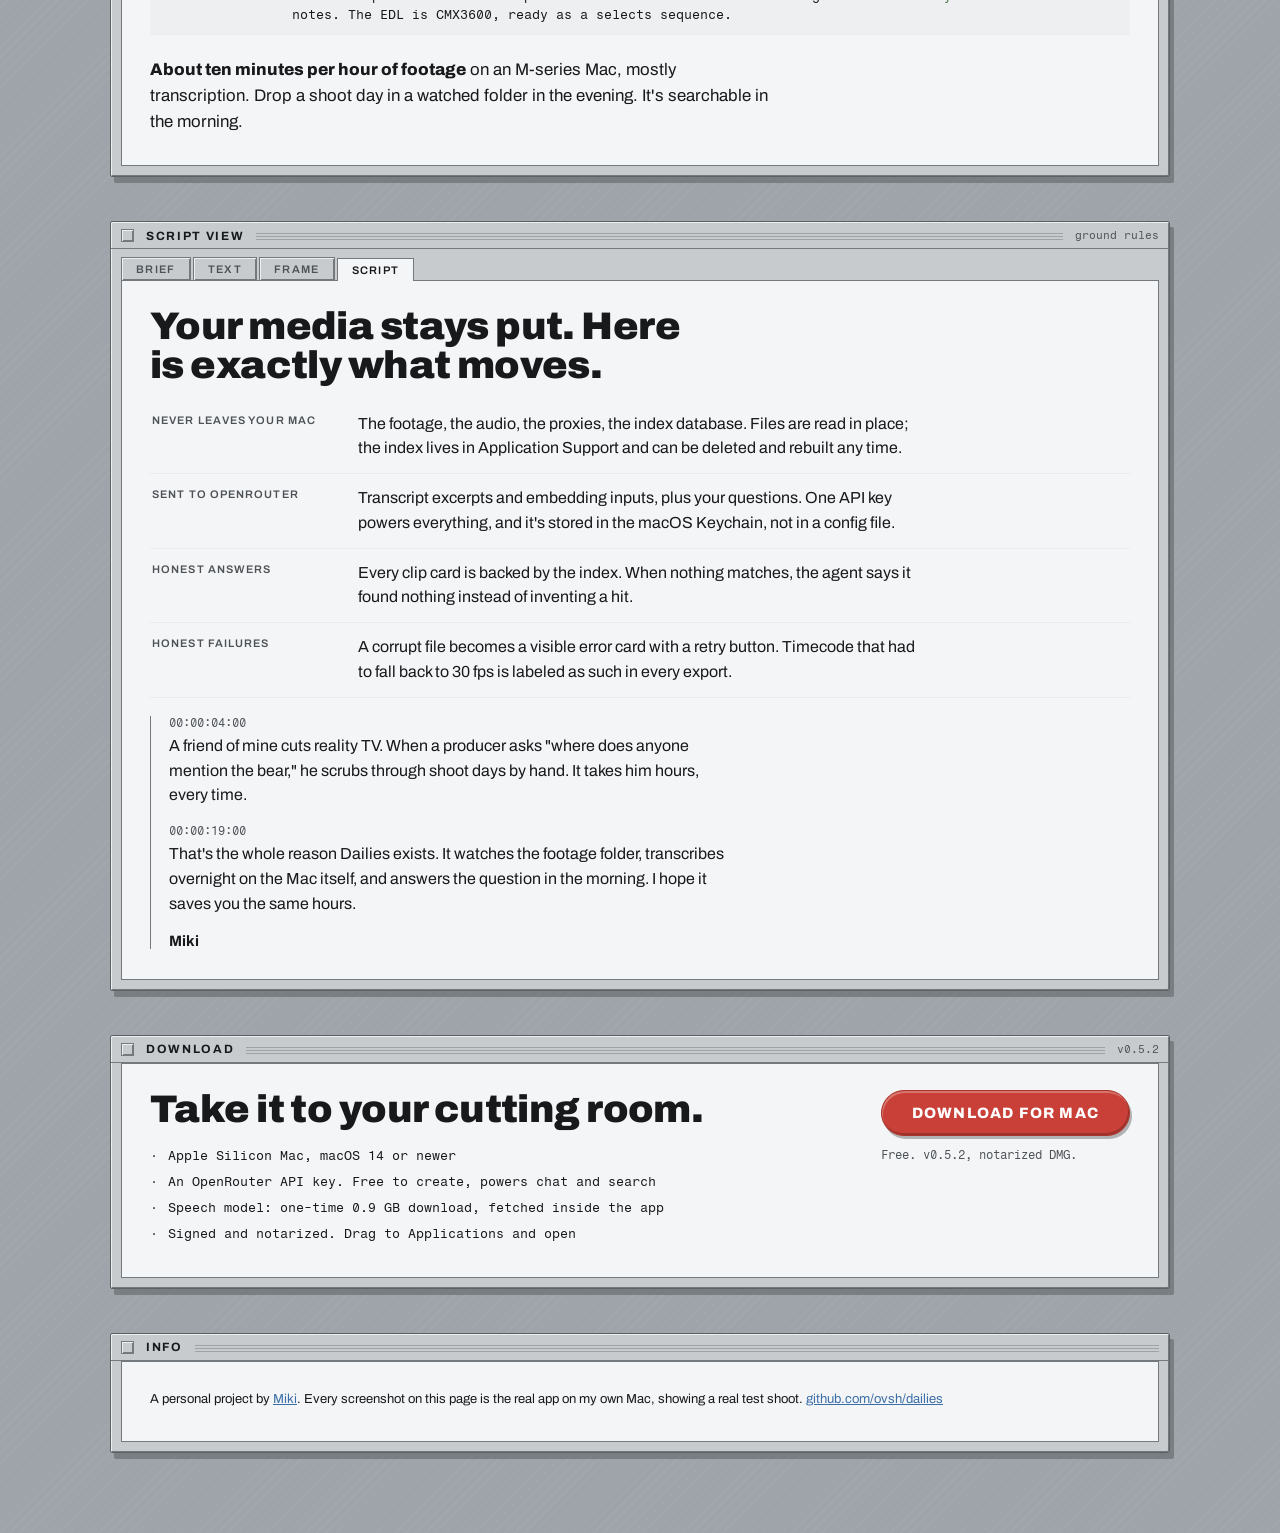
==== commit 47ad19a3: "dailies: download links point at 0.5.2; model download is 0.9 GB Co-Authored-By: Claude Fable 5 <nor" ====
--- a/dailies/index.html
+++ b/dailies/index.html
@@ -239,7 +239,7 @@
         <p class="lede">Dailies transcribes and indexes your Avid media on your own Mac, in place. Ask in plain language, get the exact moment with its source timecode, and send markers or an EDL back to Media Composer.</p>
       </div>
       <div class="hero-cta">
-        <a class="marker" id="dl-top" href="https://github.com/ovsh/dailies/releases/download/v0.5.1/Dailies-0.5.1-arm64.dmg">Download for Mac</a>
+        <a class="marker" id="dl-top" href="https://github.com/ovsh/dailies/releases/download/v0.5.2/Dailies-0.5.2-arm64.dmg">Download for Mac</a>
         <span class="cta-note">Free. Apple Silicon, macOS 14+. Notarized DMG.</span>
         <a href="https://github.com/ovsh/dailies">Source on GitHub</a>
       </div>
@@ -364,7 +364,7 @@
     <span class="win-close" aria-hidden="true"></span>
     <span class="win-title">Download</span>
     <span class="win-stripes" aria-hidden="true"></span>
-    <span class="win-meta">v0.5.1</span>
+    <span class="win-meta">v0.5.2</span>
   </div>
   <div class="win-body">
     <div class="dl-grid">
@@ -373,13 +373,13 @@
         <ul class="req">
           <li>Apple Silicon Mac, macOS 14 or newer</li>
           <li>An OpenRouter API key. Free to create, powers chat and search</li>
-          <li>Speech model: one-time 1.6 GB download, fetched inside the app</li>
+          <li>Speech model: one-time 0.9 GB download, fetched inside the app</li>
           <li>Signed and notarized. Drag to Applications and open</li>
         </ul>
       </div>
       <div class="hero-cta">
-        <a class="marker" id="dl-bottom" href="https://github.com/ovsh/dailies/releases/download/v0.5.1/Dailies-0.5.1-arm64.dmg">Download for Mac</a>
-        <span class="cta-note">Free. v0.5.1, notarized DMG.</span>
+        <a class="marker" id="dl-bottom" href="https://github.com/ovsh/dailies/releases/download/v0.5.2/Dailies-0.5.2-arm64.dmg">Download for Mac</a>
+        <span class="cta-note">Free. v0.5.2, notarized DMG.</span>
       </div>
     </div>
   </div>
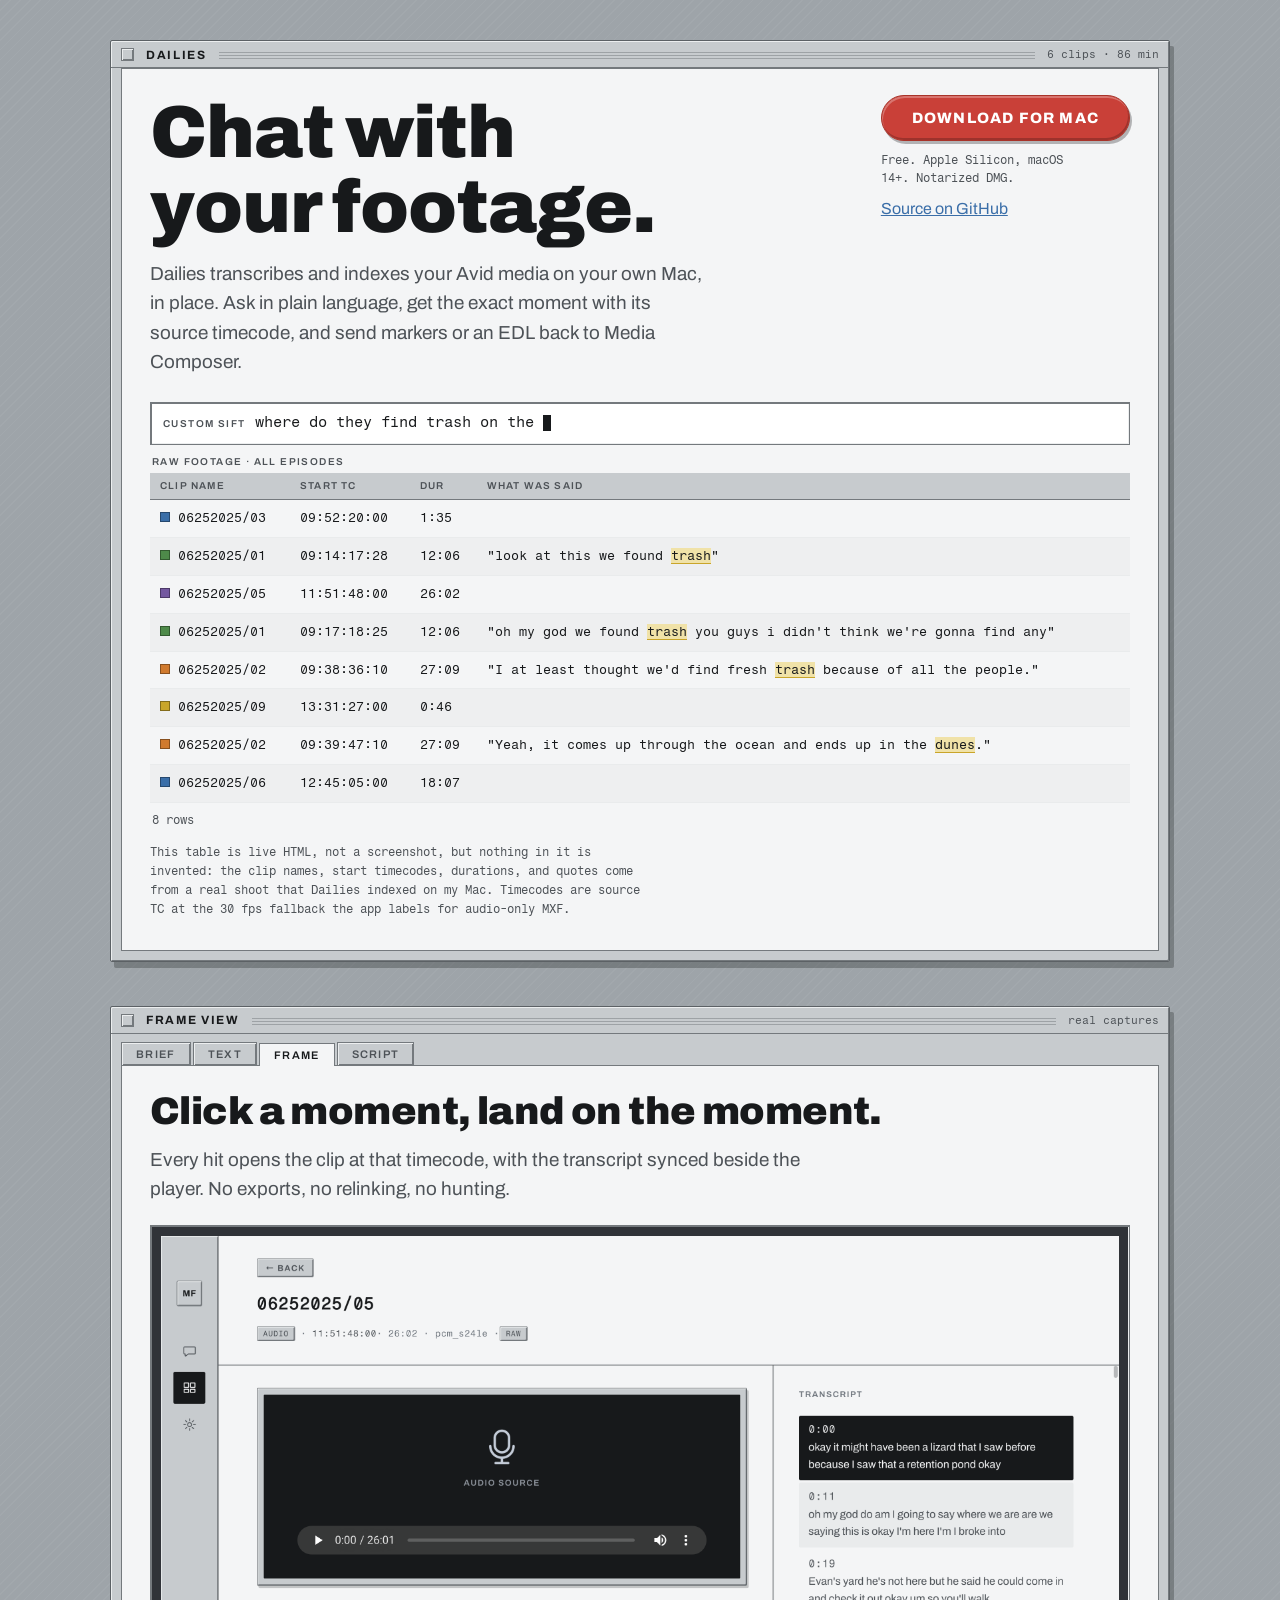
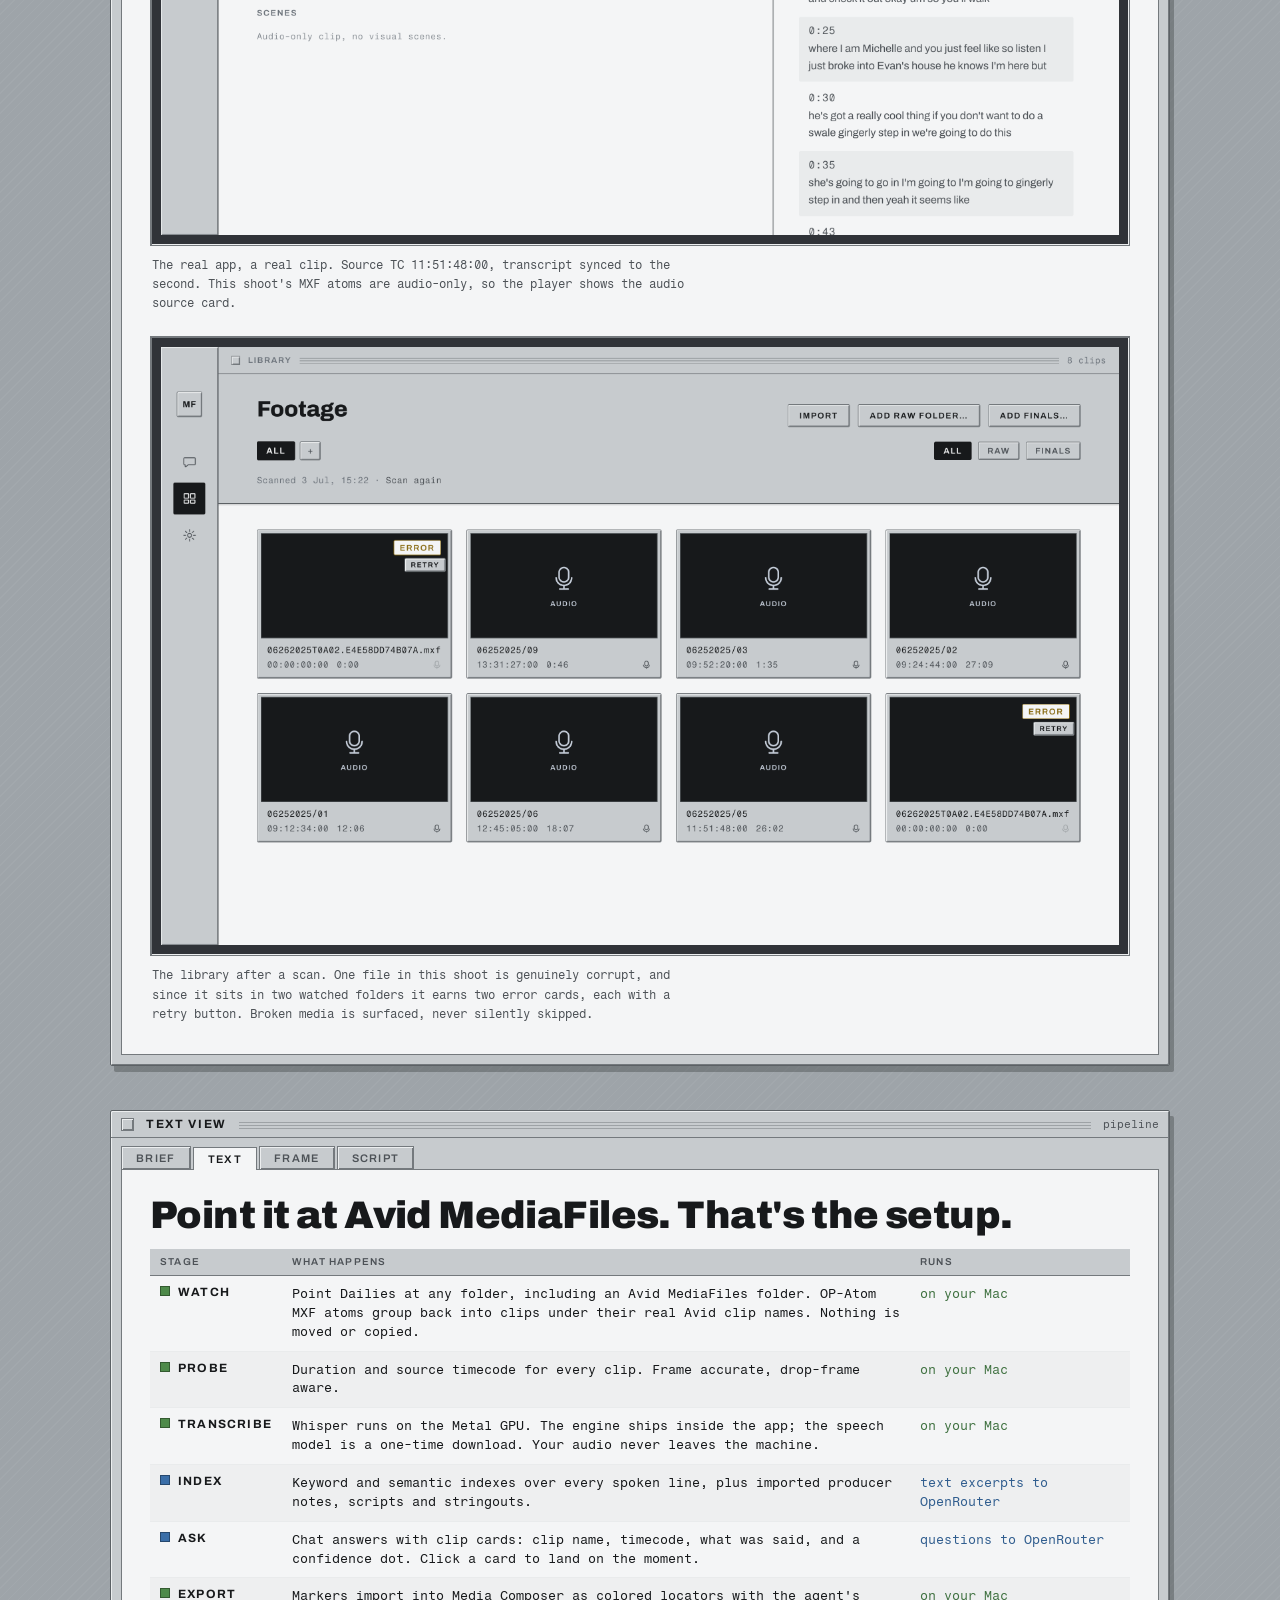
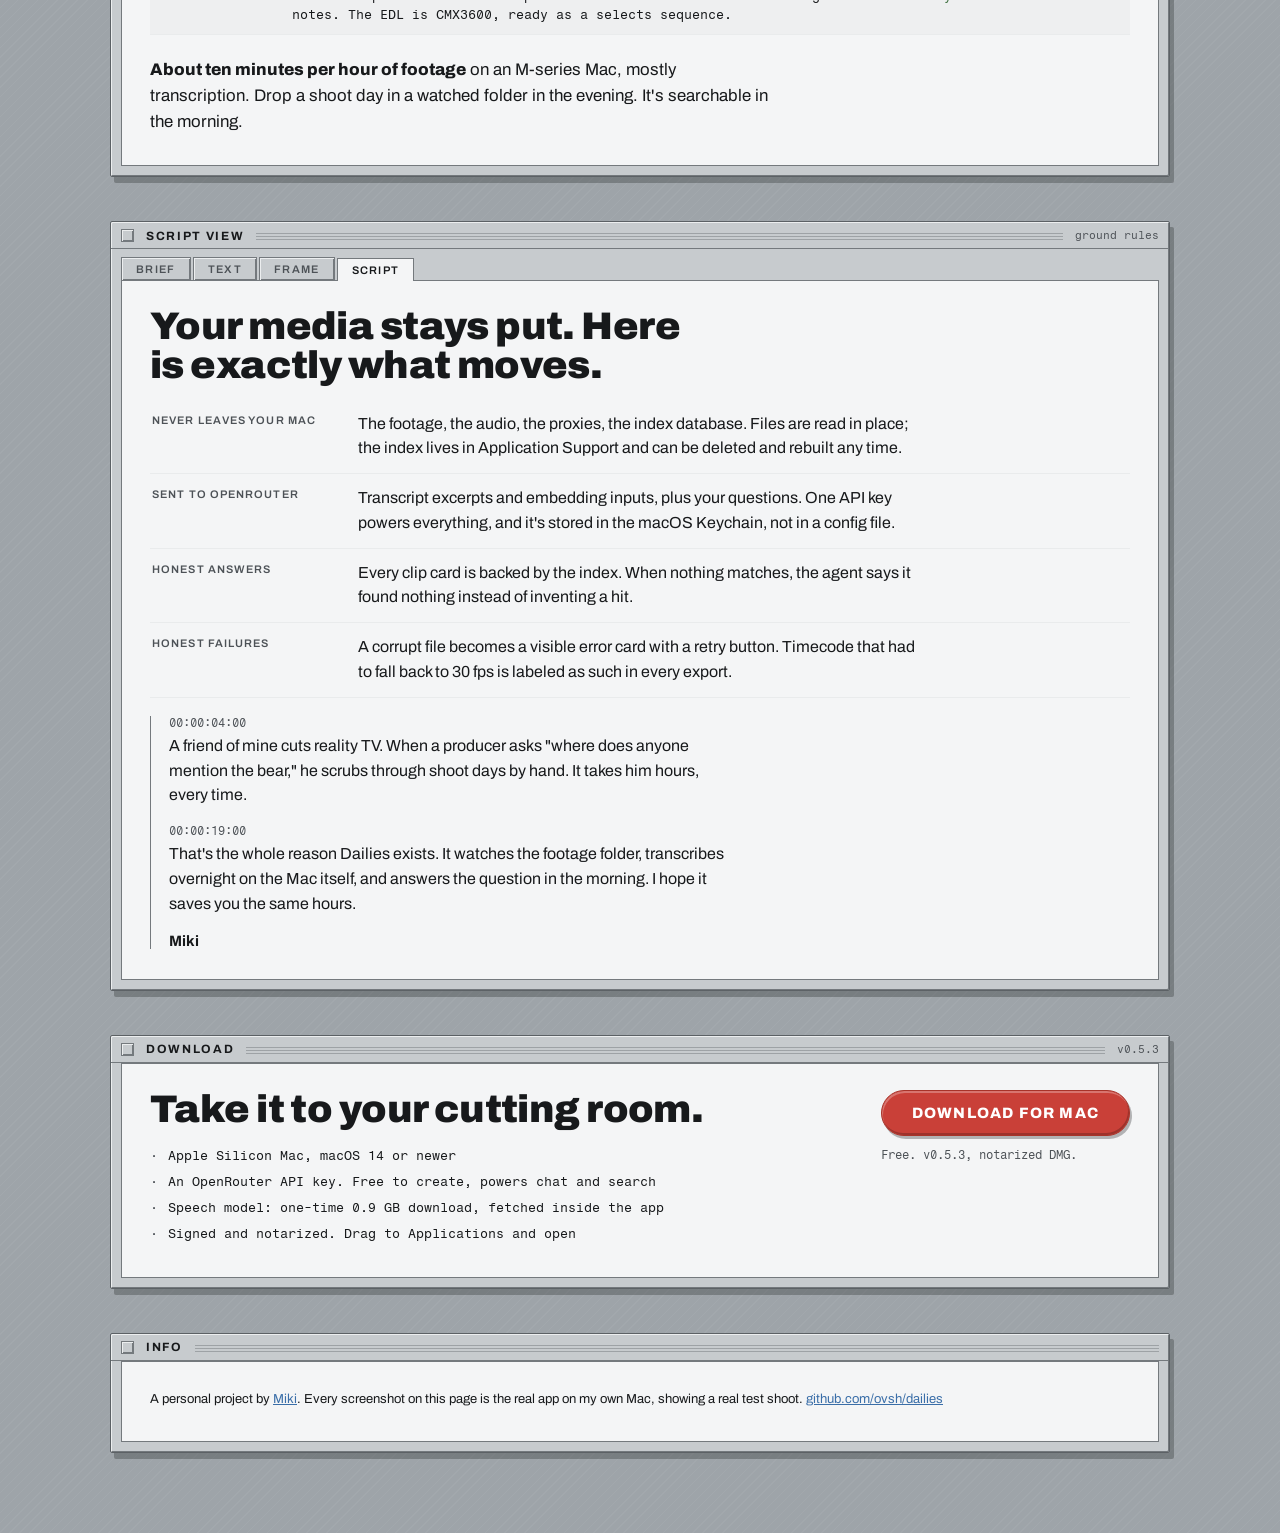
==== commit e0187664: "dailies: publish 0.5.3 download links" ====
--- a/dailies/index.html
+++ b/dailies/index.html
@@ -239,7 +239,7 @@
         <p class="lede">Dailies transcribes and indexes your Avid media on your own Mac, in place. Ask in plain language, get the exact moment with its source timecode, and send markers or an EDL back to Media Composer.</p>
       </div>
       <div class="hero-cta">
-        <a class="marker" id="dl-top" href="https://github.com/ovsh/dailies/releases/download/v0.5.2/Dailies-0.5.2-arm64.dmg">Download for Mac</a>
+        <a class="marker" id="dl-top" href="https://github.com/ovsh/dailies/releases/download/v0.5.3/Dailies-0.5.3-arm64.dmg">Download for Mac</a>
         <span class="cta-note">Free. Apple Silicon, macOS 14+. Notarized DMG.</span>
         <a href="https://github.com/ovsh/dailies">Source on GitHub</a>
       </div>
@@ -364,7 +364,7 @@
     <span class="win-close" aria-hidden="true"></span>
     <span class="win-title">Download</span>
     <span class="win-stripes" aria-hidden="true"></span>
-    <span class="win-meta">v0.5.2</span>
+    <span class="win-meta">v0.5.3</span>
   </div>
   <div class="win-body">
     <div class="dl-grid">
@@ -378,8 +378,8 @@
         </ul>
       </div>
       <div class="hero-cta">
-        <a class="marker" id="dl-bottom" href="https://github.com/ovsh/dailies/releases/download/v0.5.2/Dailies-0.5.2-arm64.dmg">Download for Mac</a>
-        <span class="cta-note">Free. v0.5.2, notarized DMG.</span>
+        <a class="marker" id="dl-bottom" href="https://github.com/ovsh/dailies/releases/download/v0.5.3/Dailies-0.5.3-arm64.dmg">Download for Mac</a>
+        <span class="cta-note">Free. v0.5.3, notarized DMG.</span>
       </div>
     </div>
   </div>
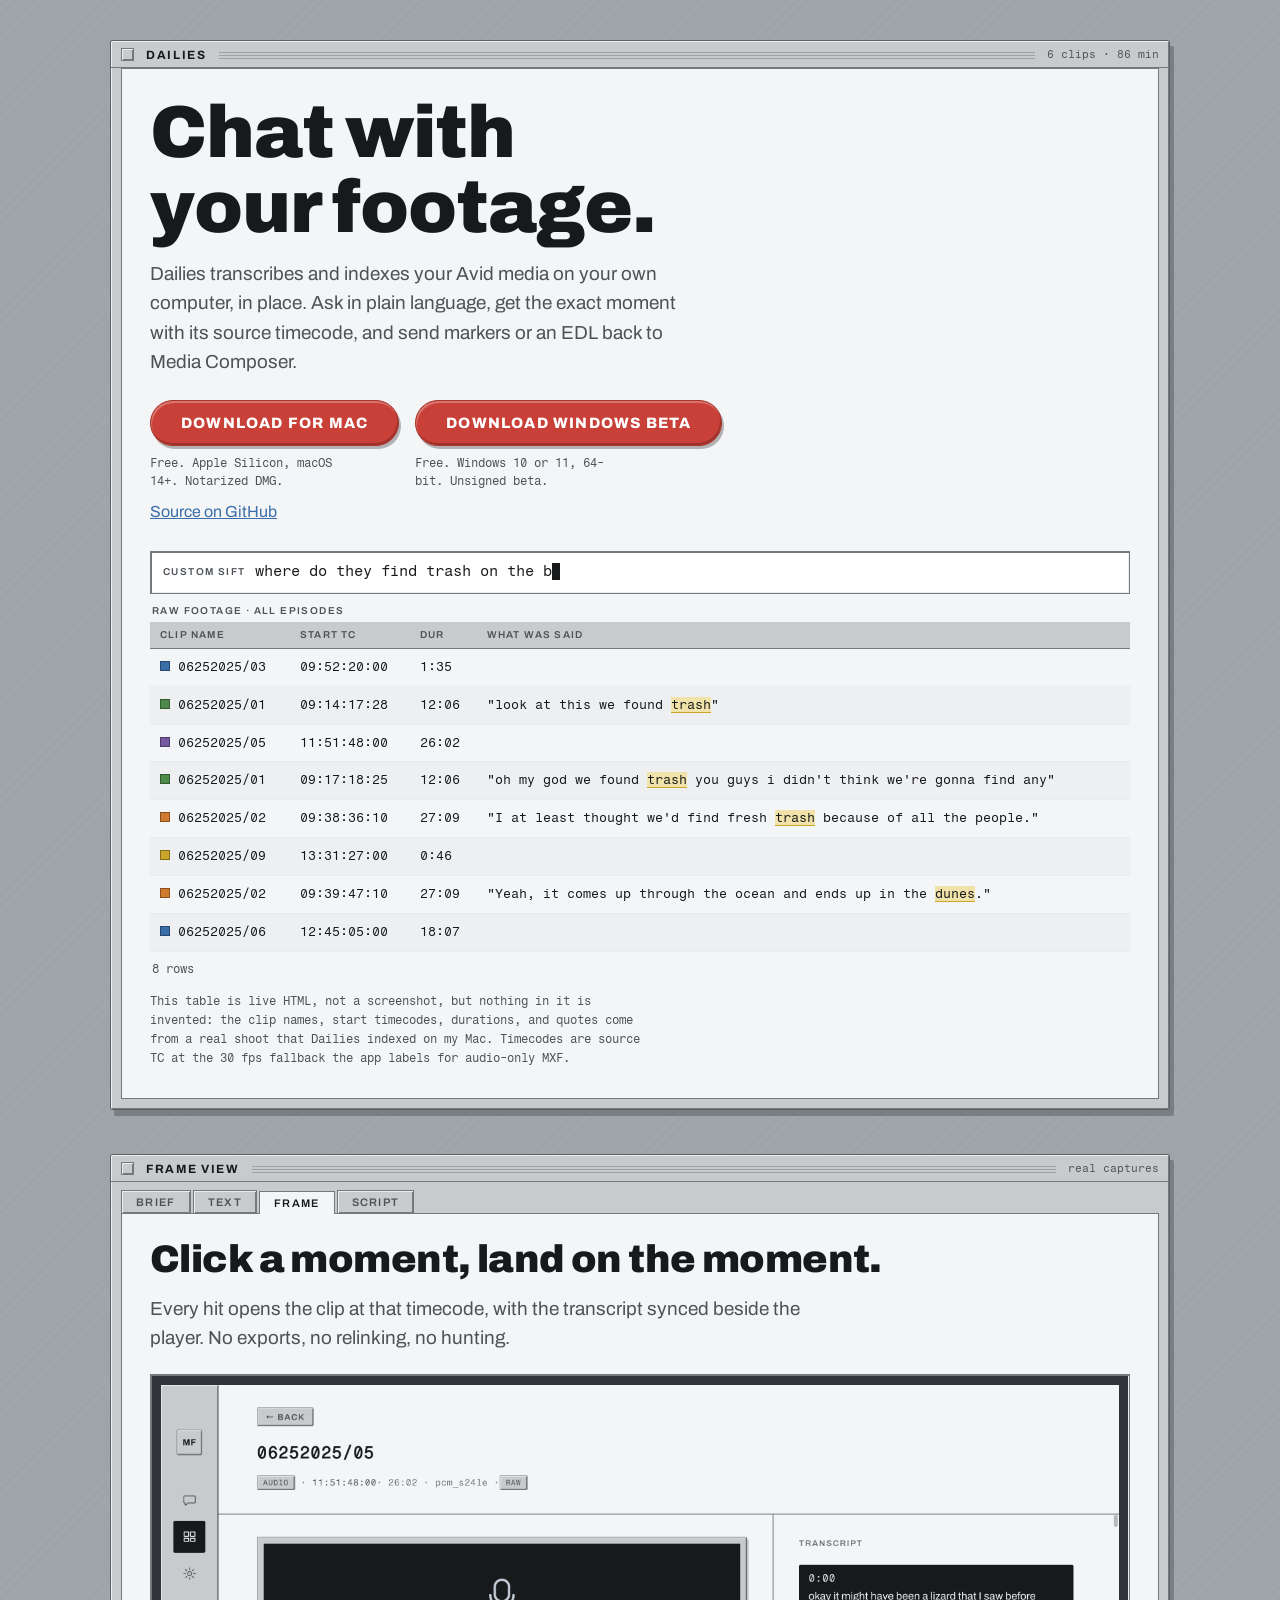
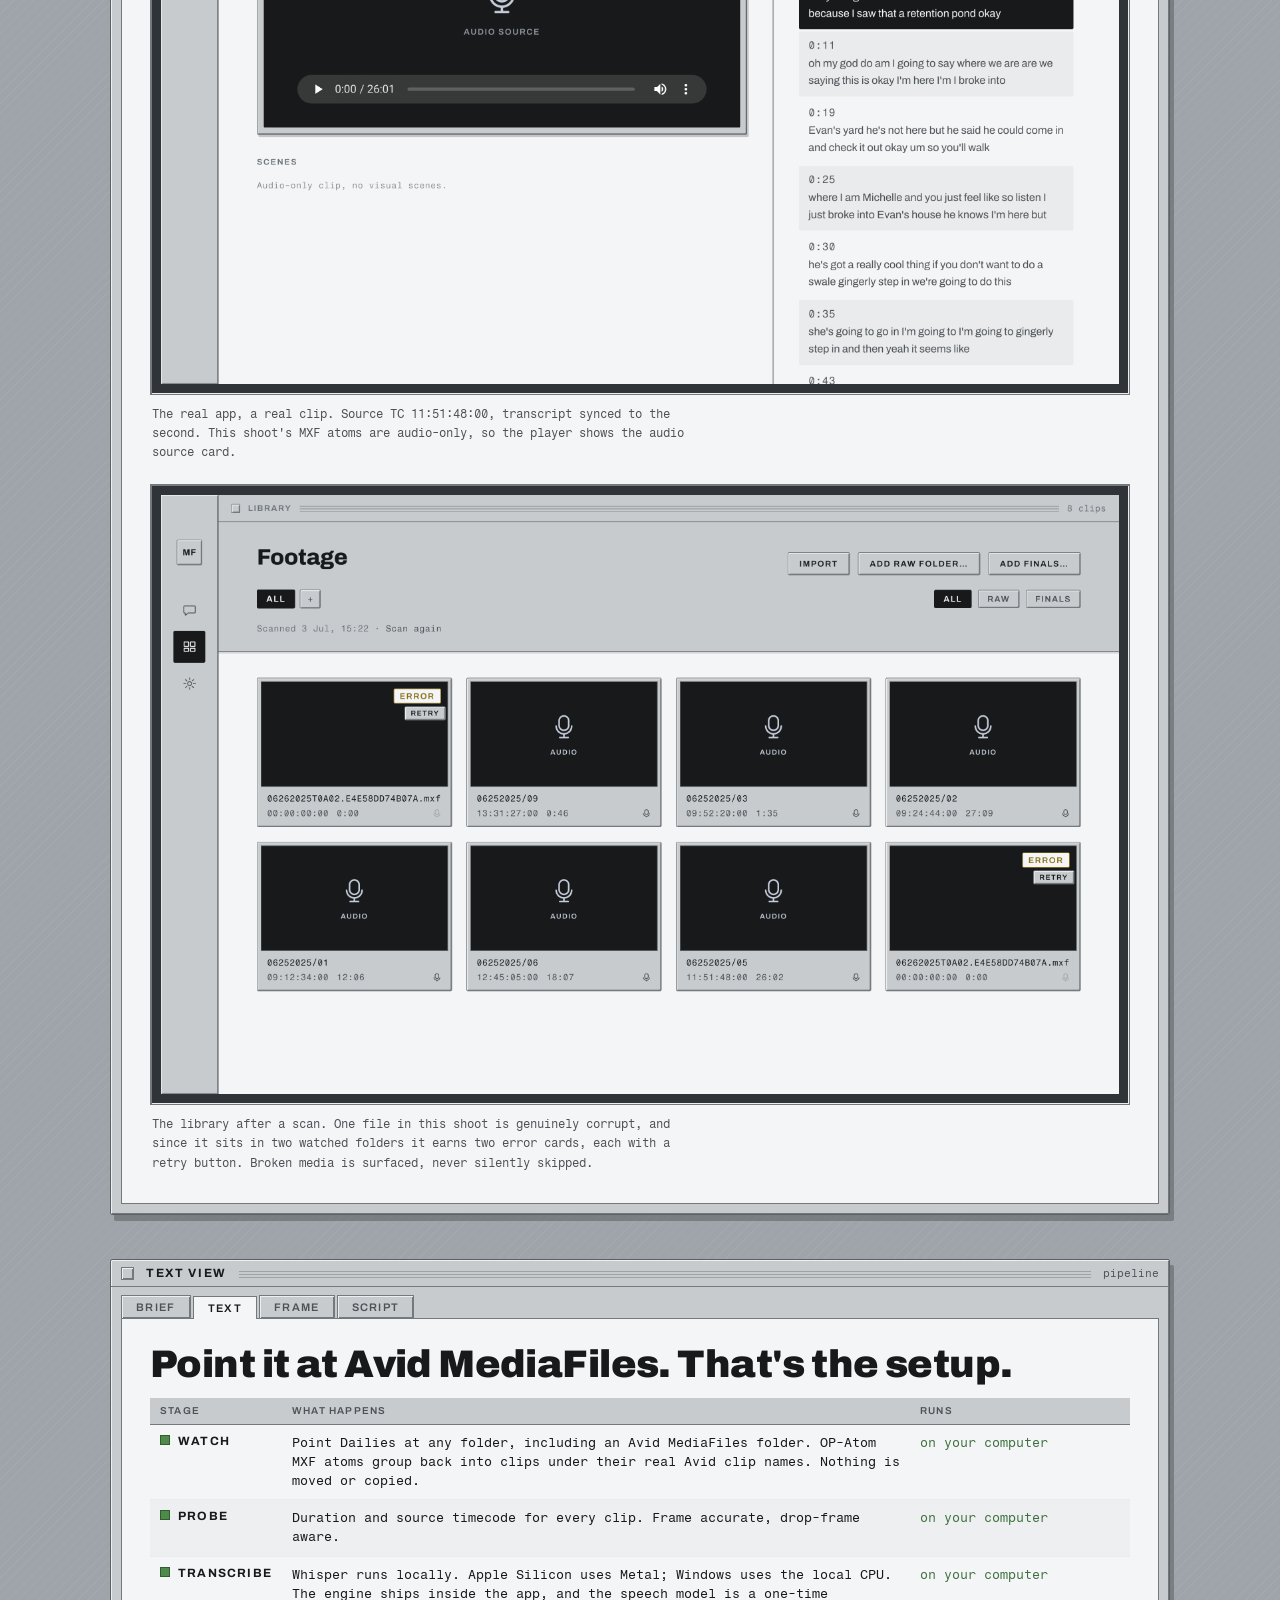
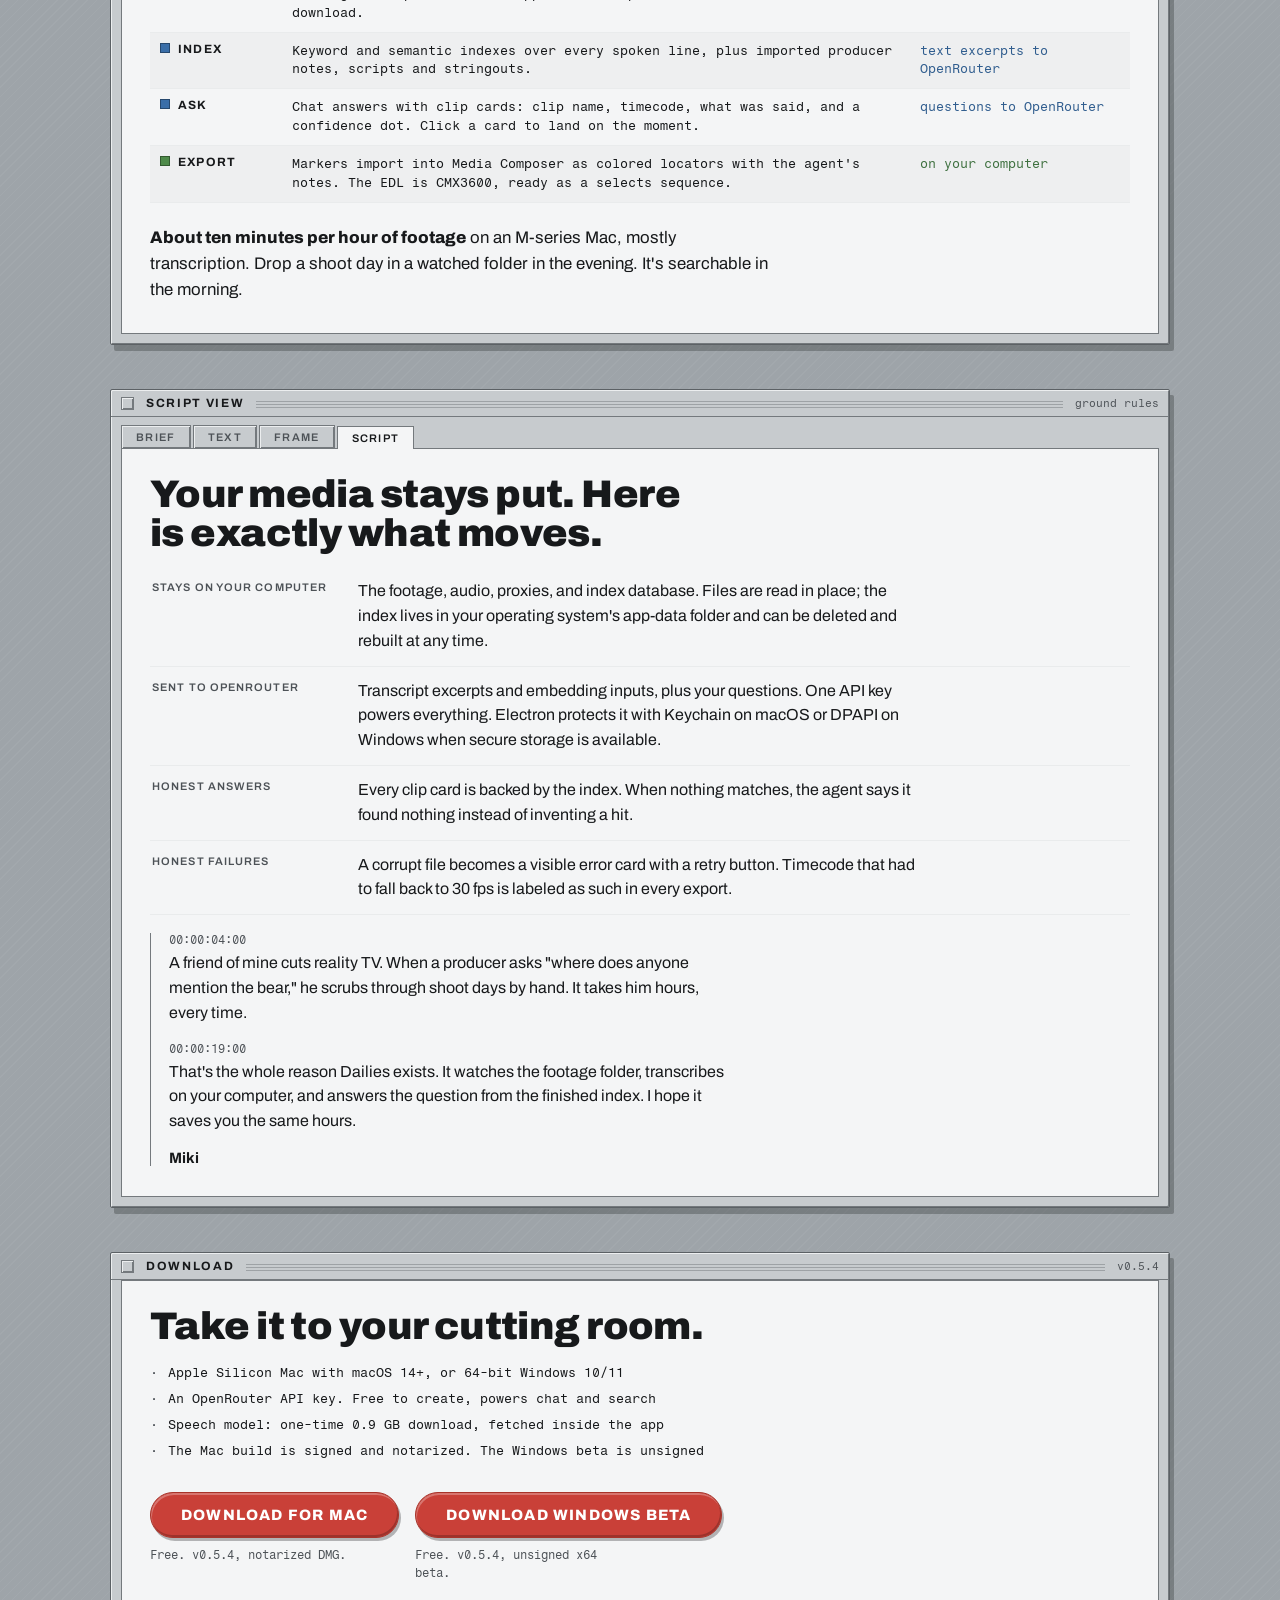
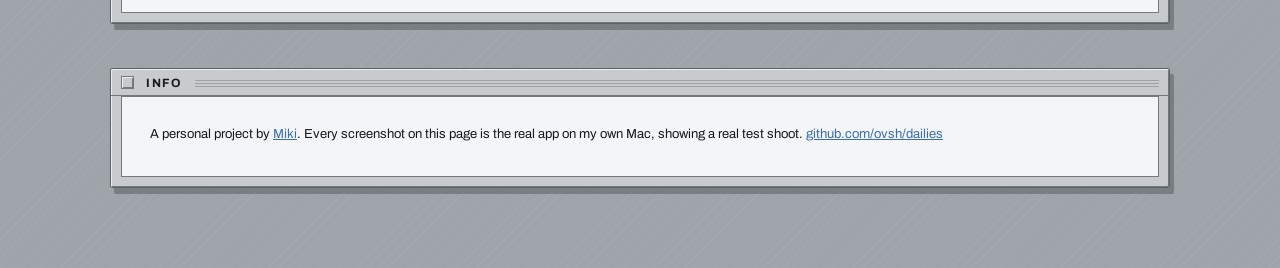
==== commit 2167628a: "dailies: publish 0.5.4 beta" ====
--- a/dailies/index.html
+++ b/dailies/index.html
@@ -19,9 +19,9 @@
 <meta charset="utf-8">
 <meta name="viewport" content="width=device-width, initial-scale=1">
 <title>Dailies. Chat with your footage.</title>
-<meta name="description" content="A local-first Mac app for documentary and reality editors. On-device Whisper transcription, semantic search over Avid media in place, markers and EDL back to Media Composer.">
+<meta name="description" content="A local-first Mac and Windows app for documentary and reality editors. On-device Whisper transcription, semantic search over Avid media in place, markers and EDL back to Media Composer.">
 <meta property="og:title" content="Dailies. Chat with your footage.">
-<meta property="og:description" content="Ask your footage a question, get the moment with its source timecode, send markers or an EDL back to Avid. Local-first, Apple Silicon.">
+<meta property="og:description" content="Ask your footage a question, get the moment with its source timecode, and send markers or an EDL back to Avid. Available for Apple Silicon and Windows x64.">
 <link rel="icon" href="data:image/svg+xml,%3Csvg xmlns='http://www.w3.org/2000/svg' viewBox='0 0 32 32'%3E%3Crect width='32' height='32' fill='%23c7cbce'/%3E%3Cellipse cx='16' cy='16' rx='9' ry='7' fill='%23c94038'/%3E%3C/svg%3E">
 <link rel="preconnect" href="https://fonts.googleapis.com">
 <link rel="preconnect" href="https://fonts.gstatic.com" crossorigin>
@@ -118,6 +118,8 @@
 .hero-copy { max-width: 560px; }
 .hero-copy .lede { margin-top: 14px; }
 .hero-cta { display: flex; flex-direction: column; gap: 10px; align-items: flex-start; }
+.download-options { display: flex; flex-wrap: wrap; gap: 16px; max-width: 100%; }
+.download-option { display: flex; flex-direction: column; gap: 8px; min-width: 0; max-width: 100%; }
 
 .marker {
   display: inline-block;
@@ -128,6 +130,8 @@
   border: 1px solid var(--red-dn);
   box-shadow: inset 1px 2px 0 rgba(255,255,255,.28), inset -1px -2px 0 rgba(0,0,0,.22), 2px 3px 0 rgba(23,25,27,.3);
   text-decoration: none;
+  text-align: center;
+  max-width: 100%;
   transition: transform 120ms steps(2, end);
 }
 .marker:hover { transform: translate(1px, 1px); box-shadow: inset 1px 2px 0 rgba(255,255,255,.28), inset -1px -2px 0 rgba(0,0,0,.22), 1px 1px 0 rgba(23,25,27,.3); }
@@ -214,6 +218,9 @@
   .bin { min-width: 540px; }
   .truth-row { grid-template-columns: 1fr; gap: 4px; }
   .win-meta { display: none; }
+  .marker { padding: 14px 18px 13px; font-size: 13px; }
+  .download-options { width: 100%; }
+  .download-option { width: 100%; }
 }
 @media (prefers-reduced-motion: reduce) {
   html { scroll-behavior: auto; }
@@ -236,11 +243,19 @@
     <div class="hero-top">
       <div class="hero-copy">
         <h1 id="hero-h">Chat with your footage.</h1>
-        <p class="lede">Dailies transcribes and indexes your Avid media on your own Mac, in place. Ask in plain language, get the exact moment with its source timecode, and send markers or an EDL back to Media Composer.</p>
+        <p class="lede">Dailies transcribes and indexes your Avid media on your own computer, in place. Ask in plain language, get the exact moment with its source timecode, and send markers or an EDL back to Media Composer.</p>
       </div>
       <div class="hero-cta">
-        <a class="marker" id="dl-top" href="https://github.com/ovsh/dailies/releases/download/v0.5.3/Dailies-0.5.3-arm64.dmg">Download for Mac</a>
-        <span class="cta-note">Free. Apple Silicon, macOS 14+. Notarized DMG.</span>
+        <div class="download-options">
+          <div class="download-option">
+            <a class="marker" id="dl-top" href="https://github.com/ovsh/dailies/releases/download/v0.5.4/Dailies-0.5.4-arm64.dmg">Download for Mac</a>
+            <span class="cta-note">Free. Apple Silicon, macOS 14+. Notarized DMG.</span>
+          </div>
+          <div class="download-option">
+            <a class="marker" id="dl-top-win" href="https://github.com/ovsh/dailies/releases/download/v0.5.4/Dailies-0.5.4-Setup-x64.exe">Download Windows beta</a>
+            <span class="cta-note">Free. Windows 10 or 11, 64-bit. Unsigned beta.</span>
+          </div>
+        </div>
         <a href="https://github.com/ovsh/dailies">Source on GitHub</a>
       </div>
     </div>
@@ -317,12 +332,12 @@
     <div class="bin-scroll"><table class="bin">
       <thead><tr><th scope="col">Stage</th><th scope="col">What happens</th><th scope="col" style="width:220px">Runs</th></tr></thead>
       <tbody>
-        <tr><td class="stage-name"><span class="chip" style="background:var(--green)"></span>Watch</td><td>Point Dailies at any folder, including an Avid MediaFiles folder. OP-Atom MXF atoms group back into clips under their real Avid clip names. Nothing is moved or copied.</td><td class="runs-local mono">on your Mac</td></tr>
-        <tr><td class="stage-name"><span class="chip" style="background:var(--green)"></span>Probe</td><td>Duration and source timecode for every clip. Frame accurate, drop-frame aware.</td><td class="runs-local mono">on your Mac</td></tr>
-        <tr><td class="stage-name"><span class="chip" style="background:var(--green)"></span>Transcribe</td><td>Whisper runs on the Metal GPU. The engine ships inside the app; the speech model is a one-time download. Your audio never leaves the machine.</td><td class="runs-local mono">on your Mac</td></tr>
+        <tr><td class="stage-name"><span class="chip" style="background:var(--green)"></span>Watch</td><td>Point Dailies at any folder, including an Avid MediaFiles folder. OP-Atom MXF atoms group back into clips under their real Avid clip names. Nothing is moved or copied.</td><td class="runs-local mono">on your computer</td></tr>
+        <tr><td class="stage-name"><span class="chip" style="background:var(--green)"></span>Probe</td><td>Duration and source timecode for every clip. Frame accurate, drop-frame aware.</td><td class="runs-local mono">on your computer</td></tr>
+        <tr><td class="stage-name"><span class="chip" style="background:var(--green)"></span>Transcribe</td><td>Whisper runs locally. Apple Silicon uses Metal; Windows uses the local CPU. The engine ships inside the app, and the speech model is a one-time download.</td><td class="runs-local mono">on your computer</td></tr>
         <tr><td class="stage-name"><span class="chip" style="background:var(--blue)"></span>Index</td><td>Keyword and semantic indexes over every spoken line, plus imported producer notes, scripts and stringouts.</td><td class="runs-cloud mono">text excerpts to OpenRouter</td></tr>
         <tr><td class="stage-name"><span class="chip" style="background:var(--blue)"></span>Ask</td><td>Chat answers with clip cards: clip name, timecode, what was said, and a confidence dot. Click a card to land on the moment.</td><td class="runs-cloud mono">questions to OpenRouter</td></tr>
-        <tr><td class="stage-name"><span class="chip" style="background:var(--green)"></span>Export</td><td>Markers import into Media Composer as colored locators with the agent's notes. The EDL is CMX3600, ready as a selects sequence.</td><td class="runs-local mono">on your Mac</td></tr>
+        <tr><td class="stage-name"><span class="chip" style="background:var(--green)"></span>Export</td><td>Markers import into Media Composer as colored locators with the agent's notes. The EDL is CMX3600, ready as a selects sequence.</td><td class="runs-local mono">on your computer</td></tr>
       </tbody>
     </table></div>
     <p class="overnight"><strong>About ten minutes per hour of footage</strong> on an M-series Mac, mostly transcription. Drop a shoot day in a watched folder in the evening. It's searchable in the morning.</p>
@@ -343,8 +358,8 @@
   <div class="win-body">
     <h2 id="proof-h">Your media stays put. Here is exactly what moves.</h2>
     <div class="truth">
-      <div class="truth-row"><span class="truth-key">Never leaves your Mac</span><span class="truth-val">The footage, the audio, the proxies, the index database. Files are read in place; the index lives in Application Support and can be deleted and rebuilt any time.</span></div>
-      <div class="truth-row"><span class="truth-key">Sent to OpenRouter</span><span class="truth-val">Transcript excerpts and embedding inputs, plus your questions. One API key powers everything, and it's stored in the macOS Keychain, not in a config file.</span></div>
+      <div class="truth-row"><span class="truth-key">Stays on your computer</span><span class="truth-val">The footage, audio, proxies, and index database. Files are read in place; the index lives in your operating system's app-data folder and can be deleted and rebuilt at any time.</span></div>
+      <div class="truth-row"><span class="truth-key">Sent to OpenRouter</span><span class="truth-val">Transcript excerpts and embedding inputs, plus your questions. One API key powers everything. Electron protects it with Keychain on macOS or DPAPI on Windows when secure storage is available.</span></div>
       <div class="truth-row"><span class="truth-key">Honest answers</span><span class="truth-val">Every clip card is backed by the index. When nothing matches, the agent says it found nothing instead of inventing a hit.</span></div>
       <div class="truth-row"><span class="truth-key">Honest failures</span><span class="truth-val">A corrupt file becomes a visible error card with a retry button. Timecode that had to fall back to 30 fps is labeled as such in every export.</span></div>
     </div>
@@ -352,7 +367,7 @@
       <p class="script-tc">00:00:04:00</p>
       <p class="script-line">A friend of mine cuts reality TV. When a producer asks "where does anyone mention the bear," he scrubs through shoot days by hand. It takes him hours, every time.</p>
       <p class="script-tc">00:00:19:00</p>
-      <p class="script-line">That's the whole reason Dailies exists. It watches the footage folder, transcribes overnight on the Mac itself, and answers the question in the morning. I hope it saves you the same hours.</p>
+      <p class="script-line">That's the whole reason Dailies exists. It watches the footage folder, transcribes on your computer, and answers the question from the finished index. I hope it saves you the same hours.</p>
       <p class="sig">Miki</p>
     </div>
   </div>
@@ -364,22 +379,30 @@
     <span class="win-close" aria-hidden="true"></span>
     <span class="win-title">Download</span>
     <span class="win-stripes" aria-hidden="true"></span>
-    <span class="win-meta">v0.5.3</span>
+    <span class="win-meta">v0.5.4</span>
   </div>
   <div class="win-body">
     <div class="dl-grid">
       <div>
         <h2 id="dl-h">Take it to your cutting room.</h2>
         <ul class="req">
-          <li>Apple Silicon Mac, macOS 14 or newer</li>
+          <li>Apple Silicon Mac with macOS 14+, or 64-bit Windows 10/11</li>
           <li>An OpenRouter API key. Free to create, powers chat and search</li>
           <li>Speech model: one-time 0.9 GB download, fetched inside the app</li>
-          <li>Signed and notarized. Drag to Applications and open</li>
+          <li>The Mac build is signed and notarized. The Windows beta is unsigned</li>
         </ul>
       </div>
       <div class="hero-cta">
-        <a class="marker" id="dl-bottom" href="https://github.com/ovsh/dailies/releases/download/v0.5.3/Dailies-0.5.3-arm64.dmg">Download for Mac</a>
-        <span class="cta-note">Free. v0.5.3, notarized DMG.</span>
+        <div class="download-options">
+          <div class="download-option">
+            <a class="marker" id="dl-bottom" href="https://github.com/ovsh/dailies/releases/download/v0.5.4/Dailies-0.5.4-arm64.dmg">Download for Mac</a>
+            <span class="cta-note">Free. v0.5.4, notarized DMG.</span>
+          </div>
+          <div class="download-option">
+            <a class="marker" id="dl-bottom-win" href="https://github.com/ovsh/dailies/releases/download/v0.5.4/Dailies-0.5.4-Setup-x64.exe">Download Windows beta</a>
+            <span class="cta-note">Free. v0.5.4, unsigned x64 beta.</span>
+          </div>
+        </div>
       </div>
     </div>
   </div>
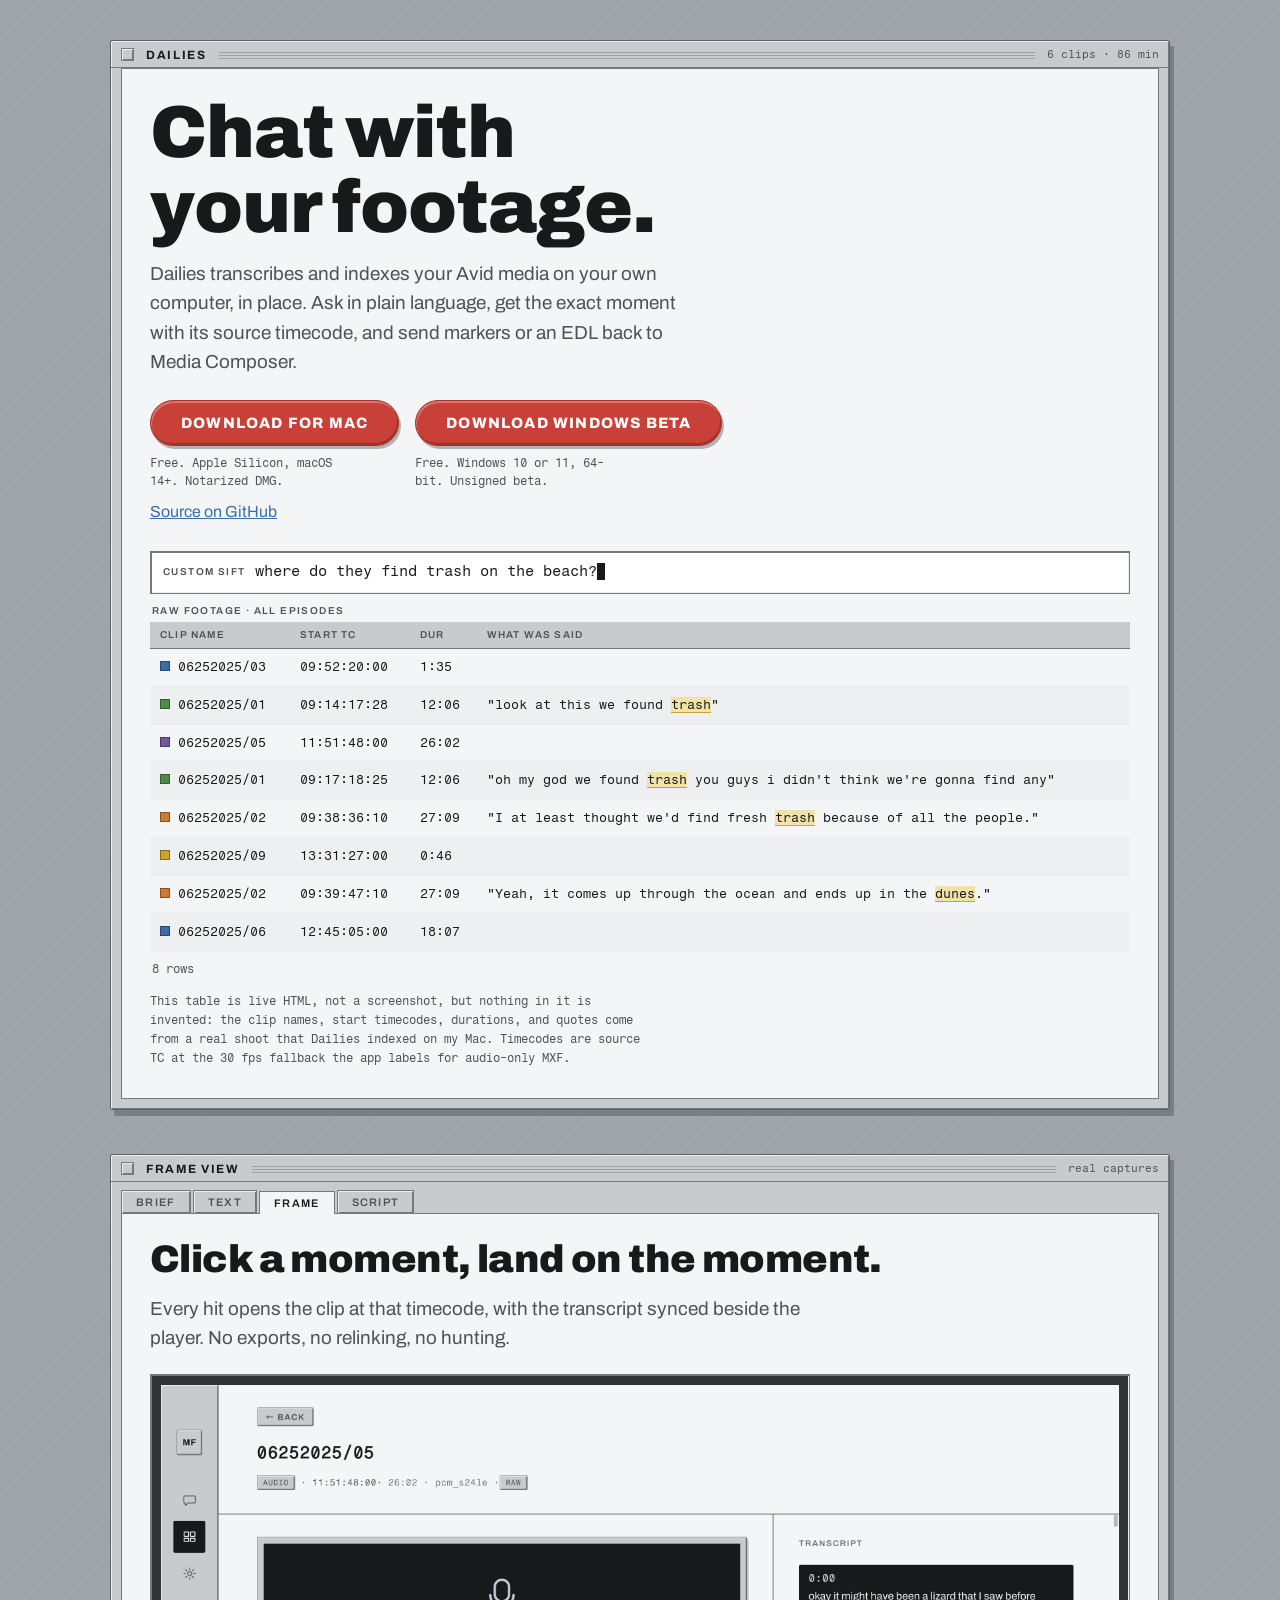
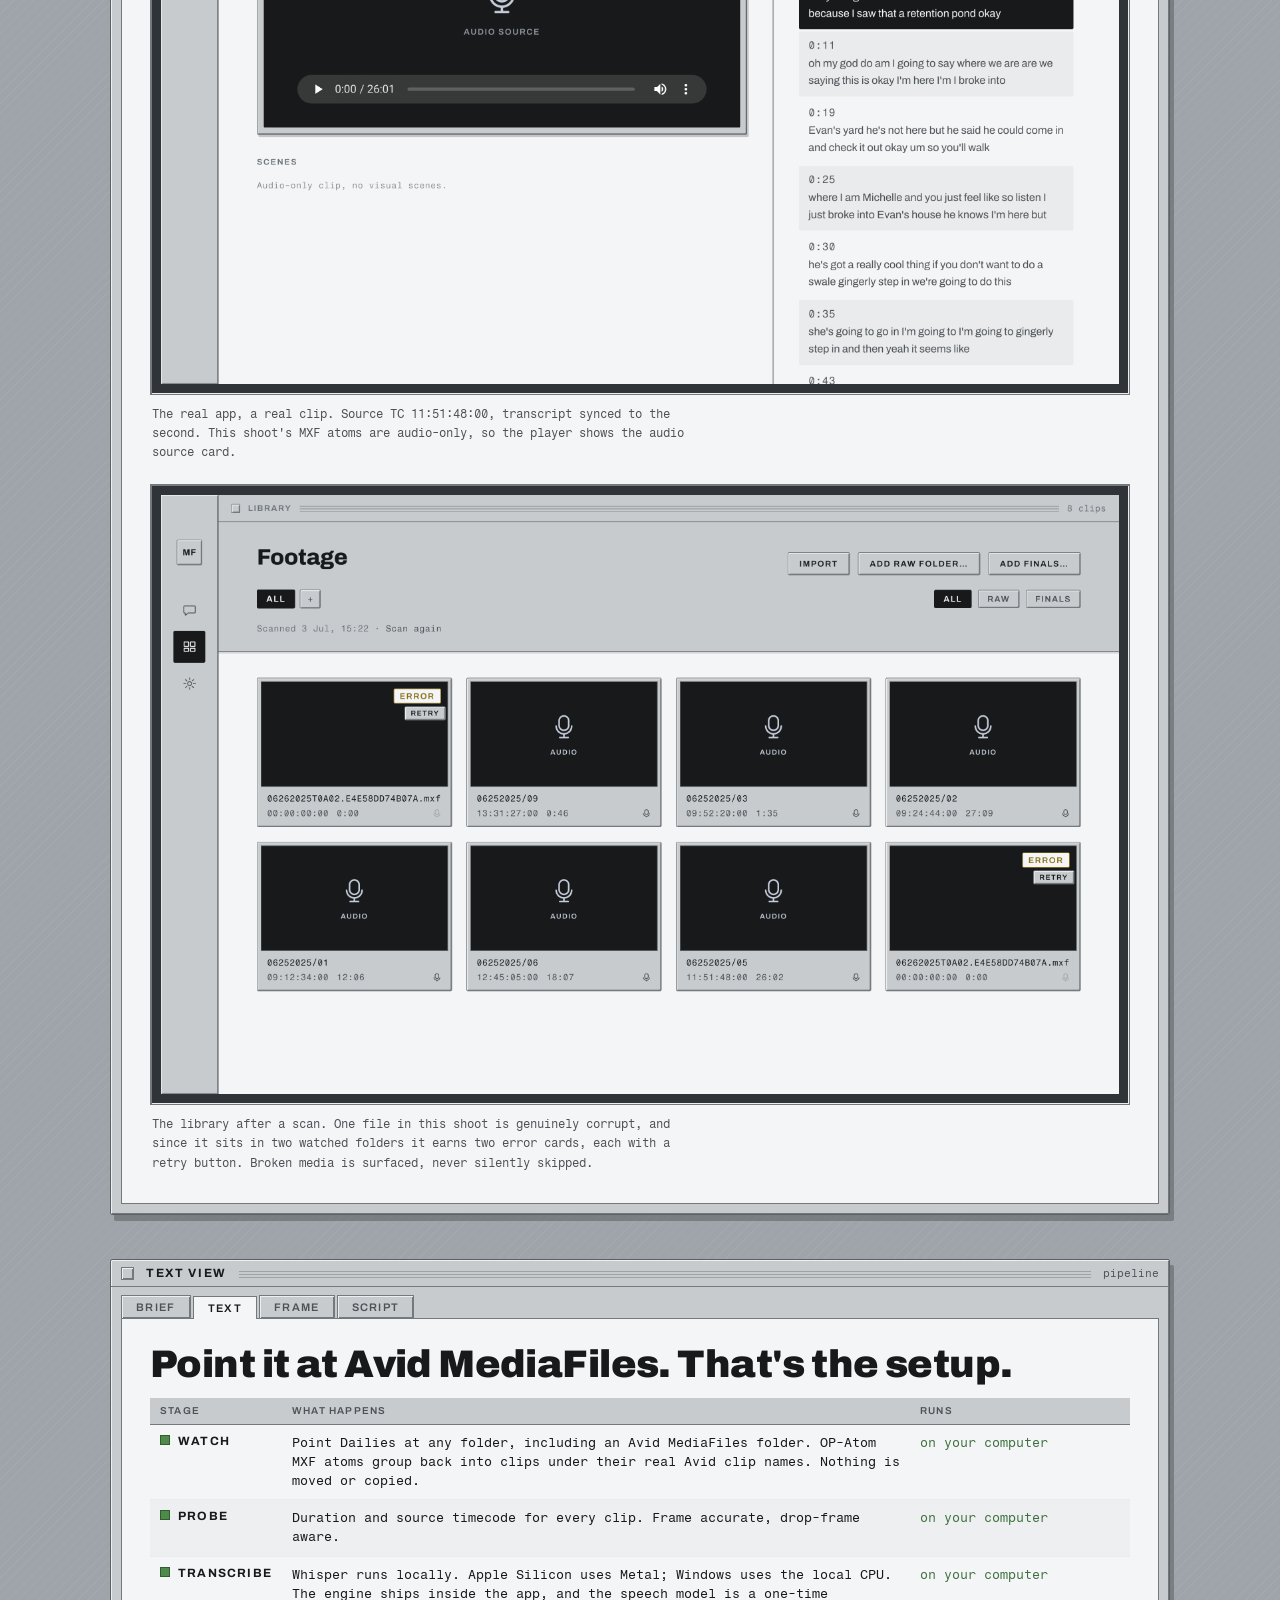
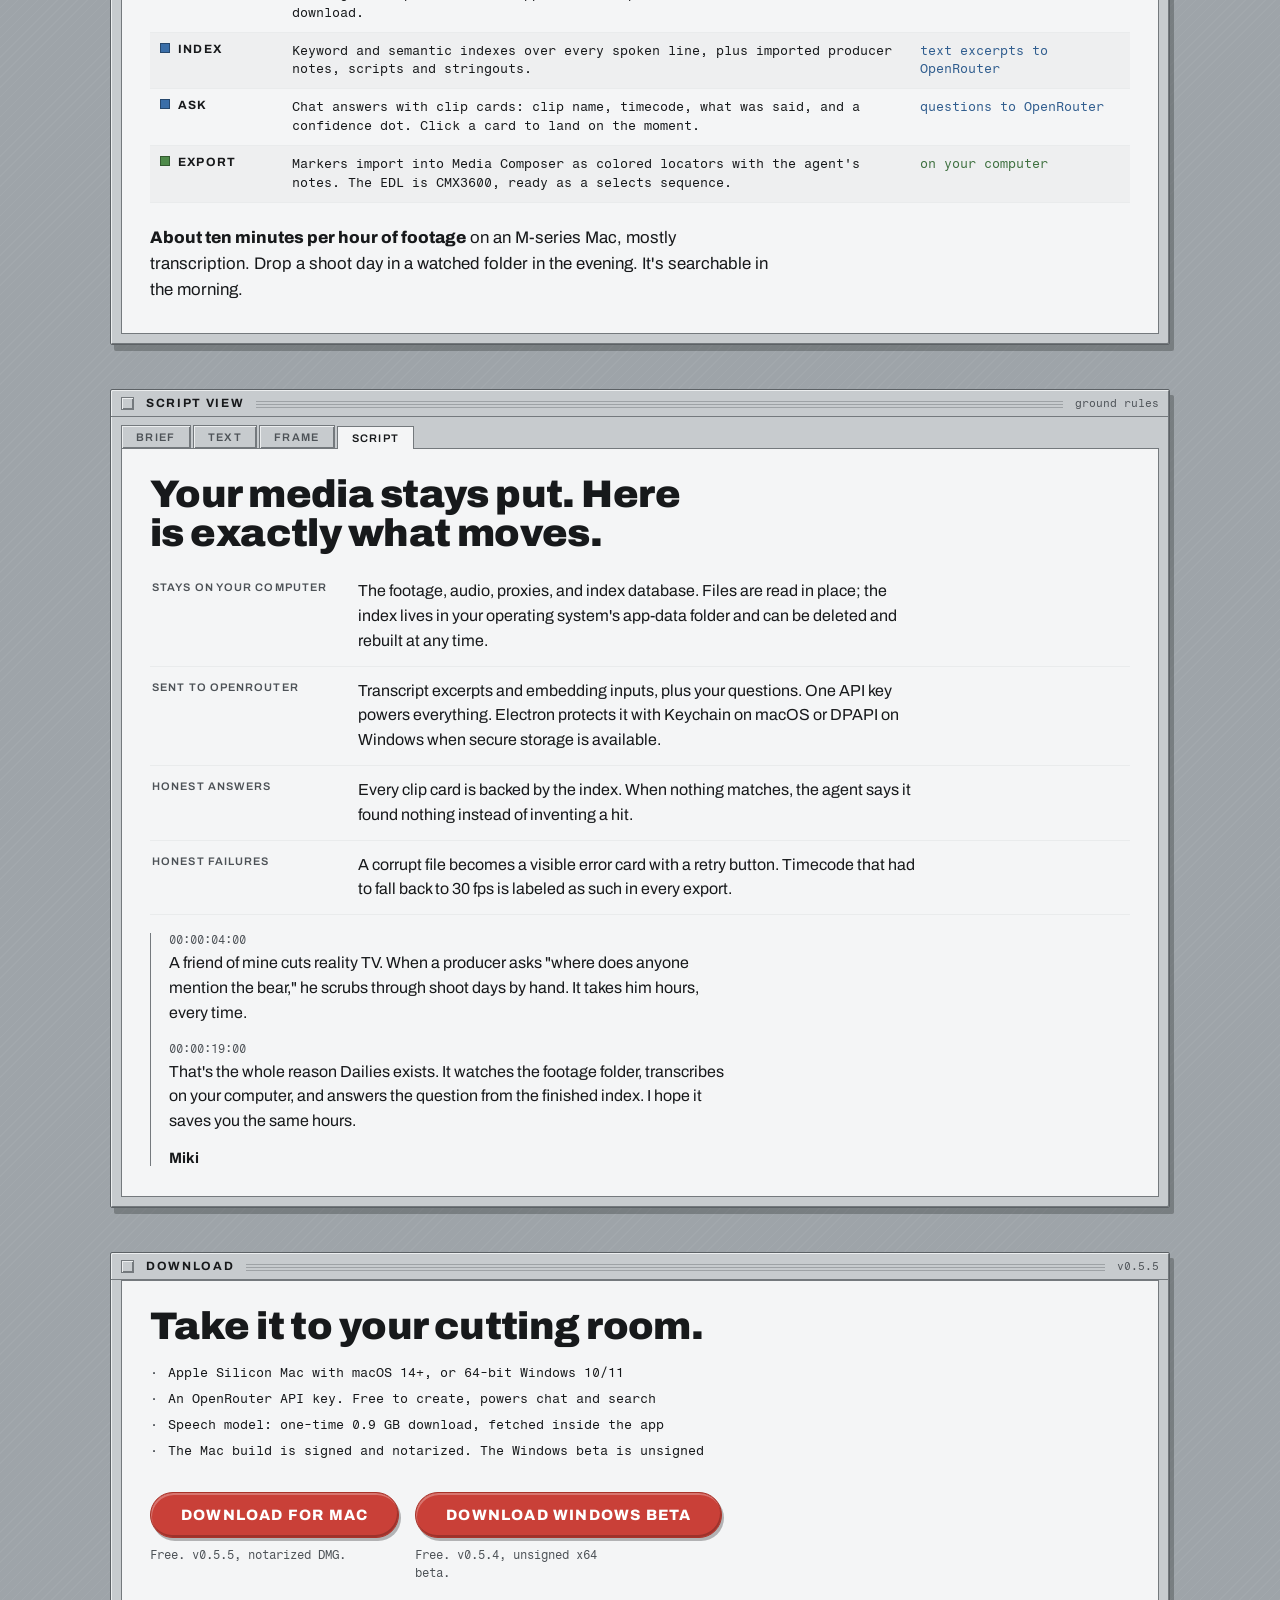
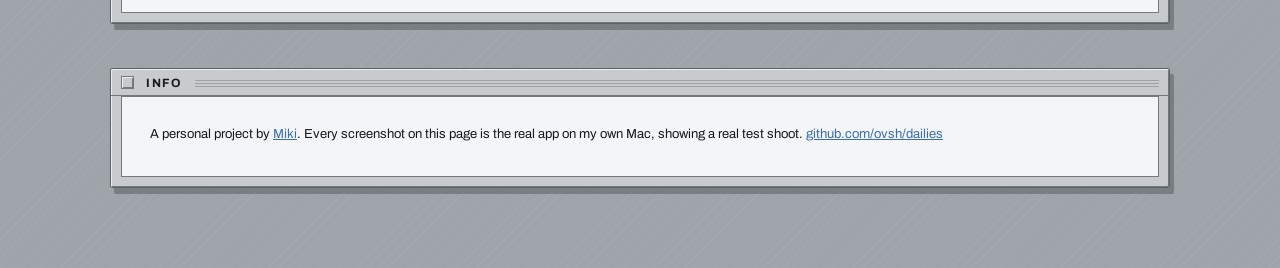
==== commit 871469d1: "dailies: download links point at 0.5.5 Co-Authored-By: Claude Fable 5 <noreply@anthropic.com>" ====
--- a/dailies/index.html
+++ b/dailies/index.html
@@ -248,7 +248,7 @@
       <div class="hero-cta">
         <div class="download-options">
           <div class="download-option">
-            <a class="marker" id="dl-top" href="https://github.com/ovsh/dailies/releases/download/v0.5.4/Dailies-0.5.4-arm64.dmg">Download for Mac</a>
+            <a class="marker" id="dl-top" href="https://github.com/ovsh/dailies/releases/download/v0.5.5/Dailies-0.5.5-arm64.dmg">Download for Mac</a>
             <span class="cta-note">Free. Apple Silicon, macOS 14+. Notarized DMG.</span>
           </div>
           <div class="download-option">
@@ -379,7 +379,7 @@
     <span class="win-close" aria-hidden="true"></span>
     <span class="win-title">Download</span>
     <span class="win-stripes" aria-hidden="true"></span>
-    <span class="win-meta">v0.5.4</span>
+    <span class="win-meta">v0.5.5</span>
   </div>
   <div class="win-body">
     <div class="dl-grid">
@@ -395,8 +395,8 @@
       <div class="hero-cta">
         <div class="download-options">
           <div class="download-option">
-            <a class="marker" id="dl-bottom" href="https://github.com/ovsh/dailies/releases/download/v0.5.4/Dailies-0.5.4-arm64.dmg">Download for Mac</a>
-            <span class="cta-note">Free. v0.5.4, notarized DMG.</span>
+            <a class="marker" id="dl-bottom" href="https://github.com/ovsh/dailies/releases/download/v0.5.5/Dailies-0.5.5-arm64.dmg">Download for Mac</a>
+            <span class="cta-note">Free. v0.5.5, notarized DMG.</span>
           </div>
           <div class="download-option">
             <a class="marker" id="dl-bottom-win" href="https://github.com/ovsh/dailies/releases/download/v0.5.4/Dailies-0.5.4-Setup-x64.exe">Download Windows beta</a>
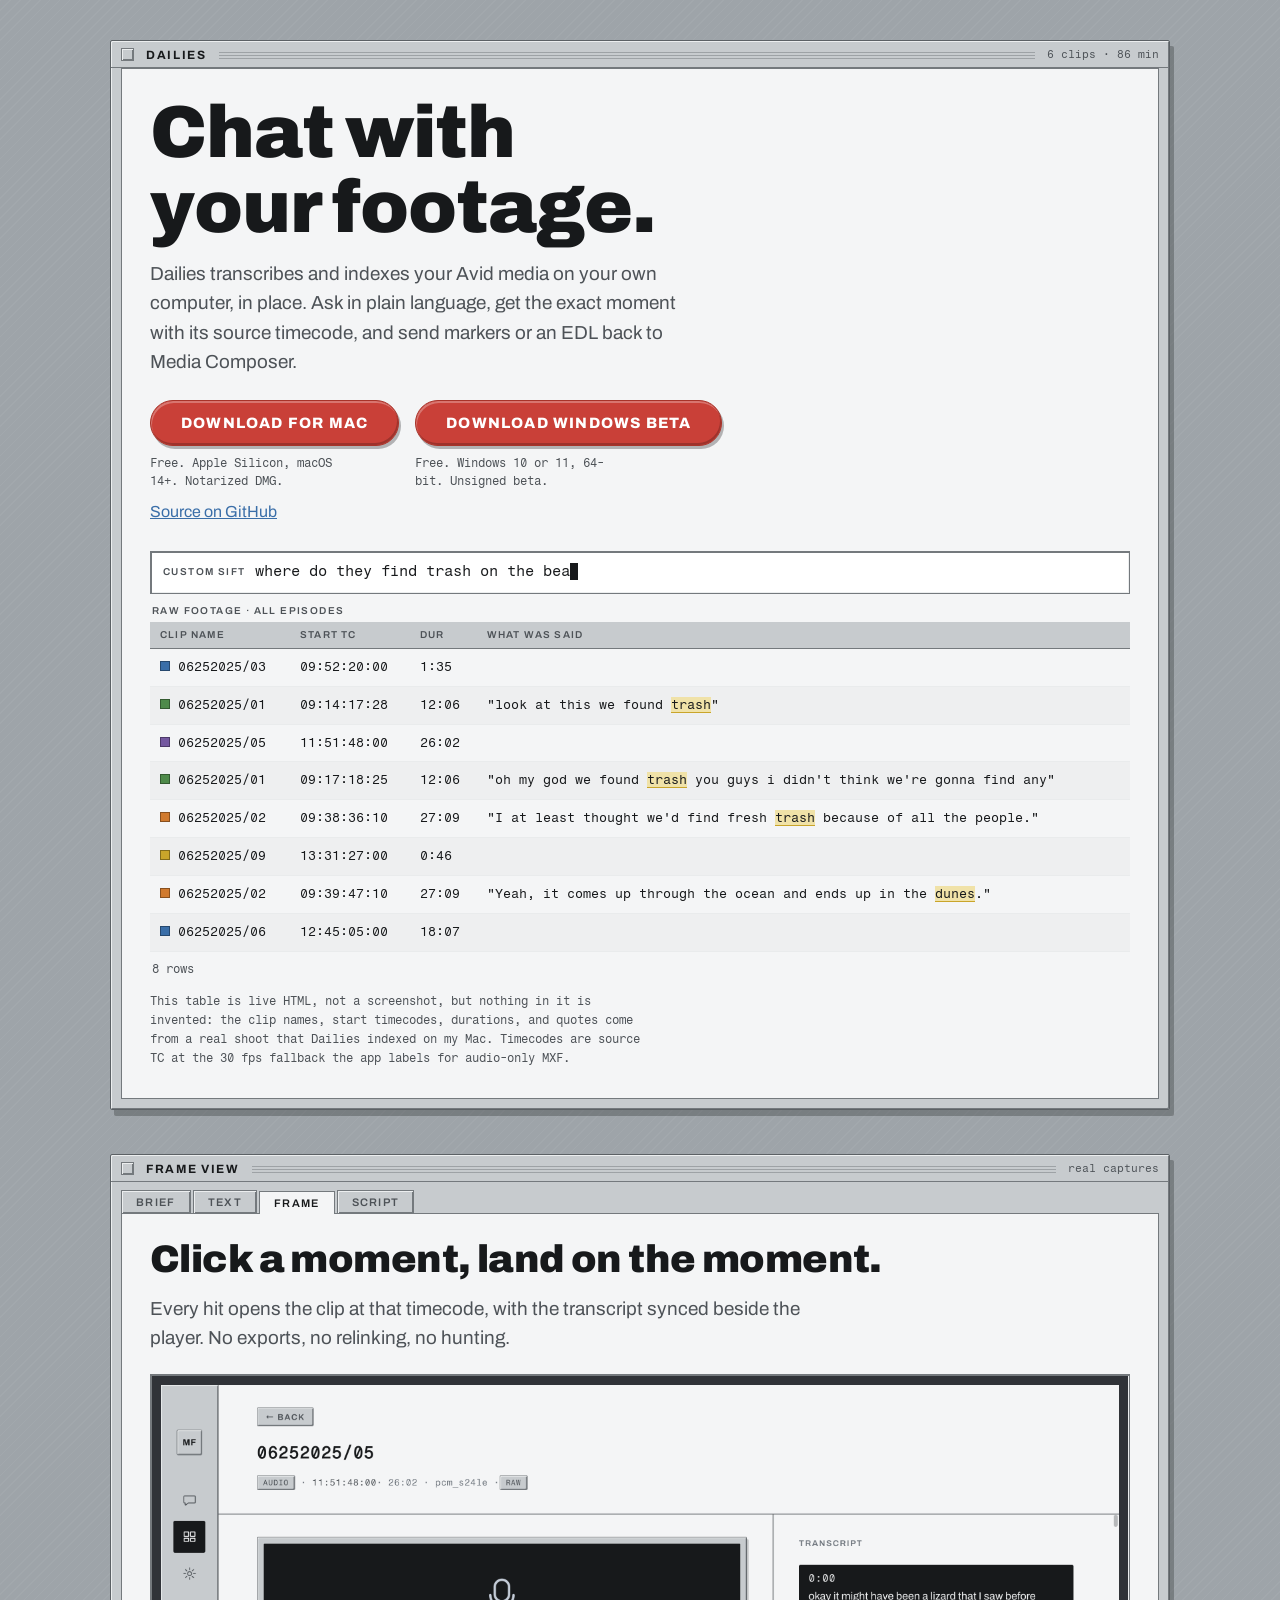
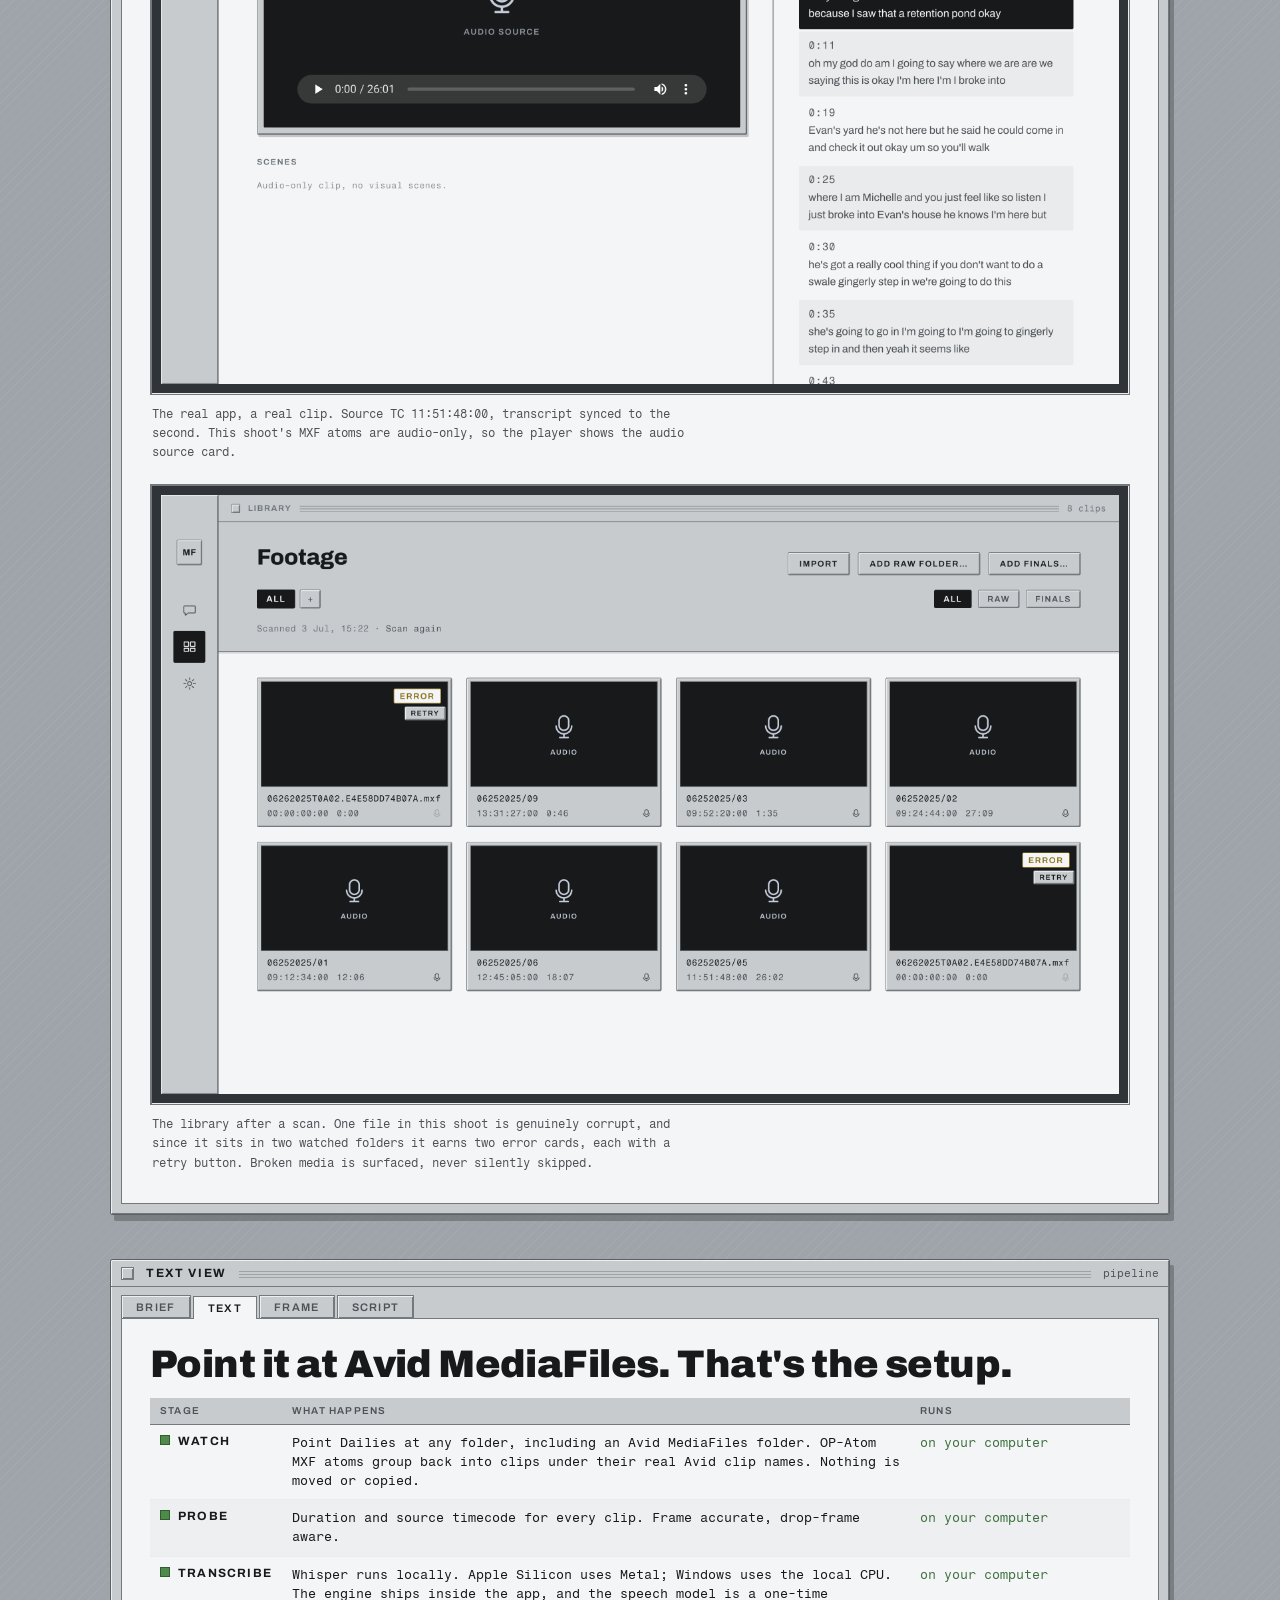
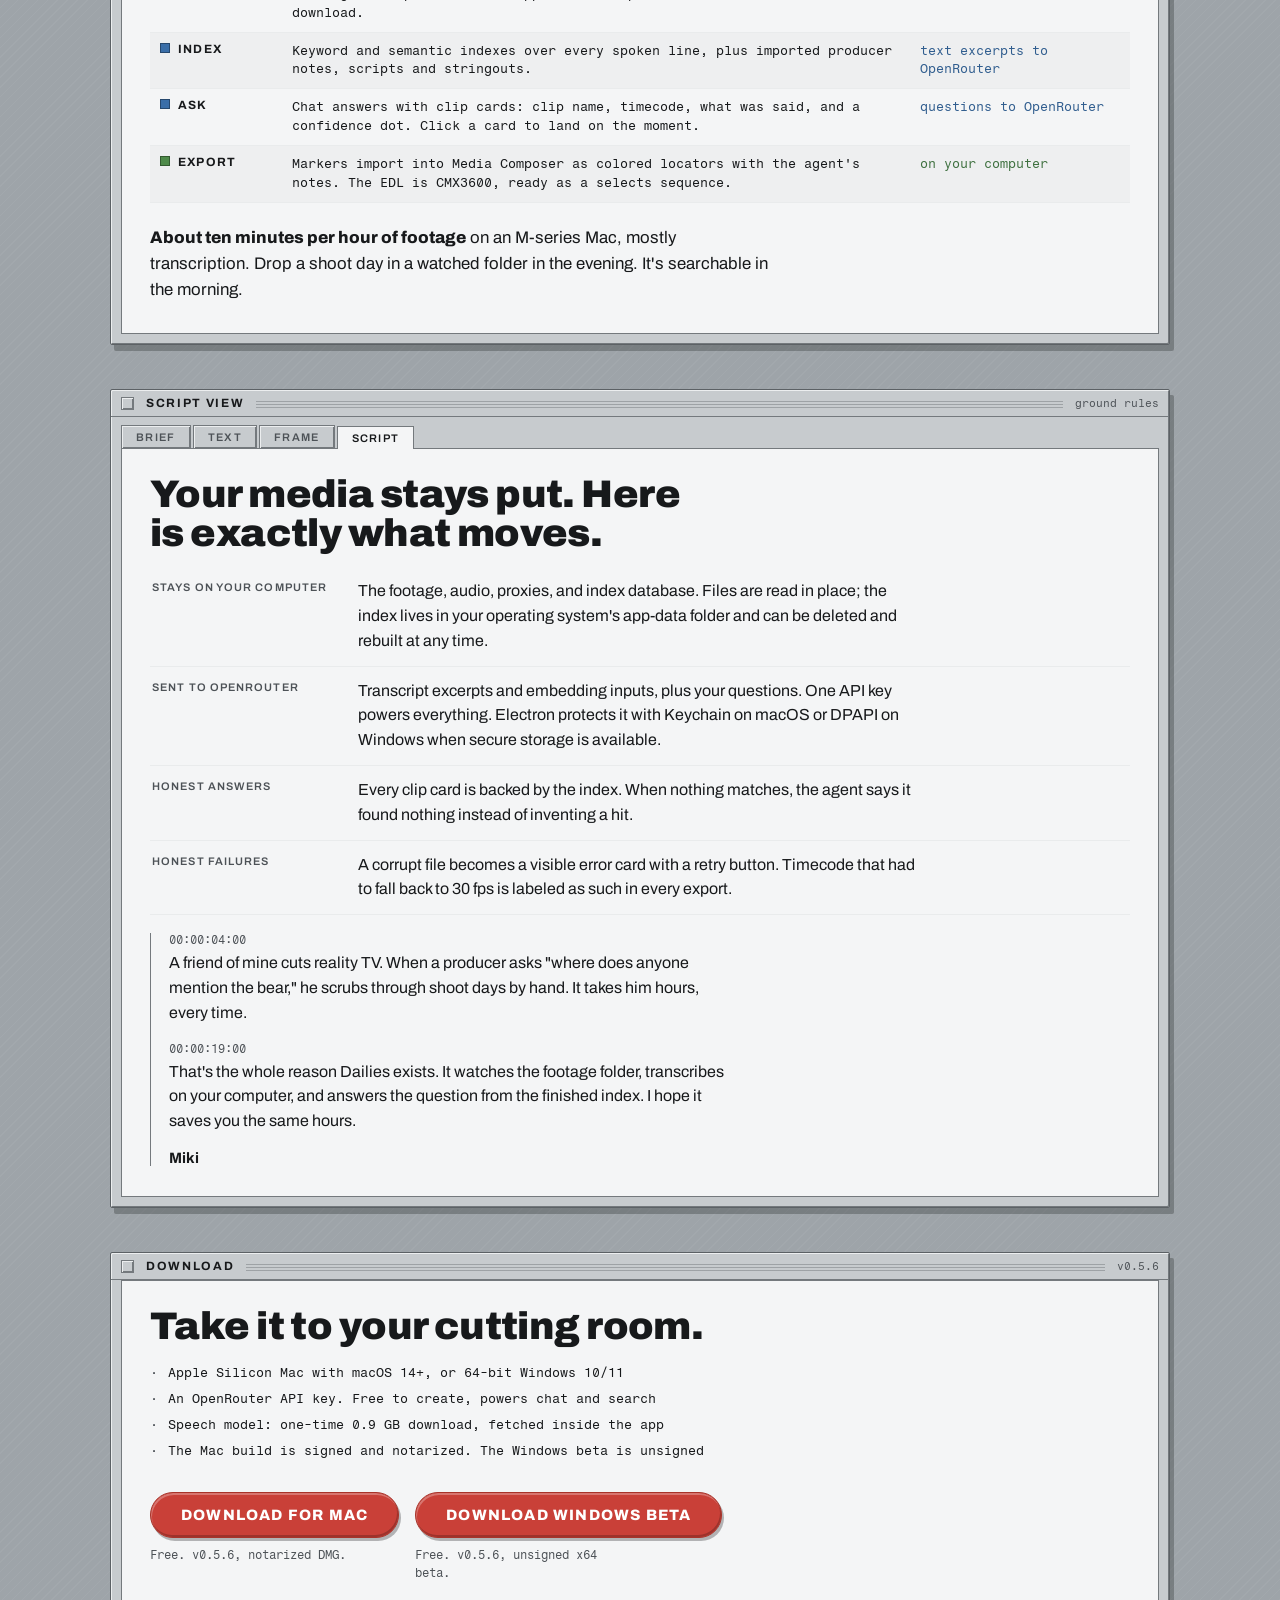
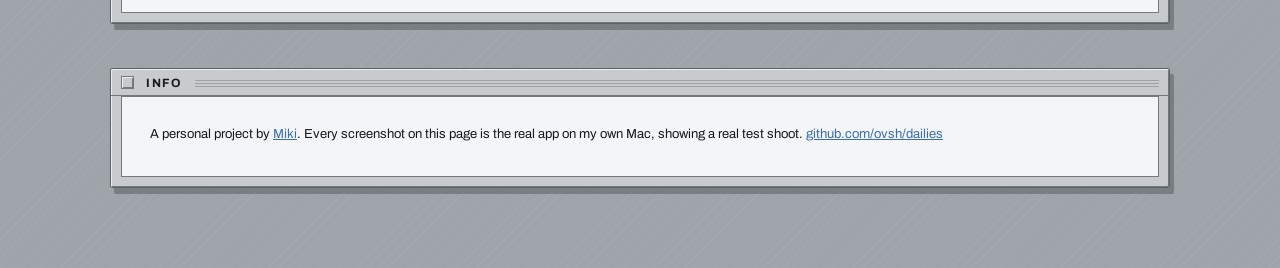
==== commit b7b55d7f: "Update Dailies downloads to v0.5.6" ====
--- a/dailies/index.html
+++ b/dailies/index.html
@@ -248,11 +248,11 @@
       <div class="hero-cta">
         <div class="download-options">
           <div class="download-option">
-            <a class="marker" id="dl-top" href="https://github.com/ovsh/dailies/releases/download/v0.5.5/Dailies-0.5.5-arm64.dmg">Download for Mac</a>
+            <a class="marker" id="dl-top" href="https://github.com/ovsh/dailies/releases/download/v0.5.6/Dailies-0.5.6-arm64.dmg">Download for Mac</a>
             <span class="cta-note">Free. Apple Silicon, macOS 14+. Notarized DMG.</span>
           </div>
           <div class="download-option">
-            <a class="marker" id="dl-top-win" href="https://github.com/ovsh/dailies/releases/download/v0.5.4/Dailies-0.5.4-Setup-x64.exe">Download Windows beta</a>
+            <a class="marker" id="dl-top-win" href="https://github.com/ovsh/dailies/releases/download/v0.5.6/Dailies-0.5.6-Setup-x64.exe">Download Windows beta</a>
             <span class="cta-note">Free. Windows 10 or 11, 64-bit. Unsigned beta.</span>
           </div>
         </div>
@@ -379,7 +379,7 @@
     <span class="win-close" aria-hidden="true"></span>
     <span class="win-title">Download</span>
     <span class="win-stripes" aria-hidden="true"></span>
-    <span class="win-meta">v0.5.5</span>
+    <span class="win-meta">v0.5.6</span>
   </div>
   <div class="win-body">
     <div class="dl-grid">
@@ -395,12 +395,12 @@
       <div class="hero-cta">
         <div class="download-options">
           <div class="download-option">
-            <a class="marker" id="dl-bottom" href="https://github.com/ovsh/dailies/releases/download/v0.5.5/Dailies-0.5.5-arm64.dmg">Download for Mac</a>
-            <span class="cta-note">Free. v0.5.5, notarized DMG.</span>
+            <a class="marker" id="dl-bottom" href="https://github.com/ovsh/dailies/releases/download/v0.5.6/Dailies-0.5.6-arm64.dmg">Download for Mac</a>
+            <span class="cta-note">Free. v0.5.6, notarized DMG.</span>
           </div>
           <div class="download-option">
-            <a class="marker" id="dl-bottom-win" href="https://github.com/ovsh/dailies/releases/download/v0.5.4/Dailies-0.5.4-Setup-x64.exe">Download Windows beta</a>
-            <span class="cta-note">Free. v0.5.4, unsigned x64 beta.</span>
+            <a class="marker" id="dl-bottom-win" href="https://github.com/ovsh/dailies/releases/download/v0.5.6/Dailies-0.5.6-Setup-x64.exe">Download Windows beta</a>
+            <span class="cta-note">Free. v0.5.6, unsigned x64 beta.</span>
           </div>
         </div>
       </div>
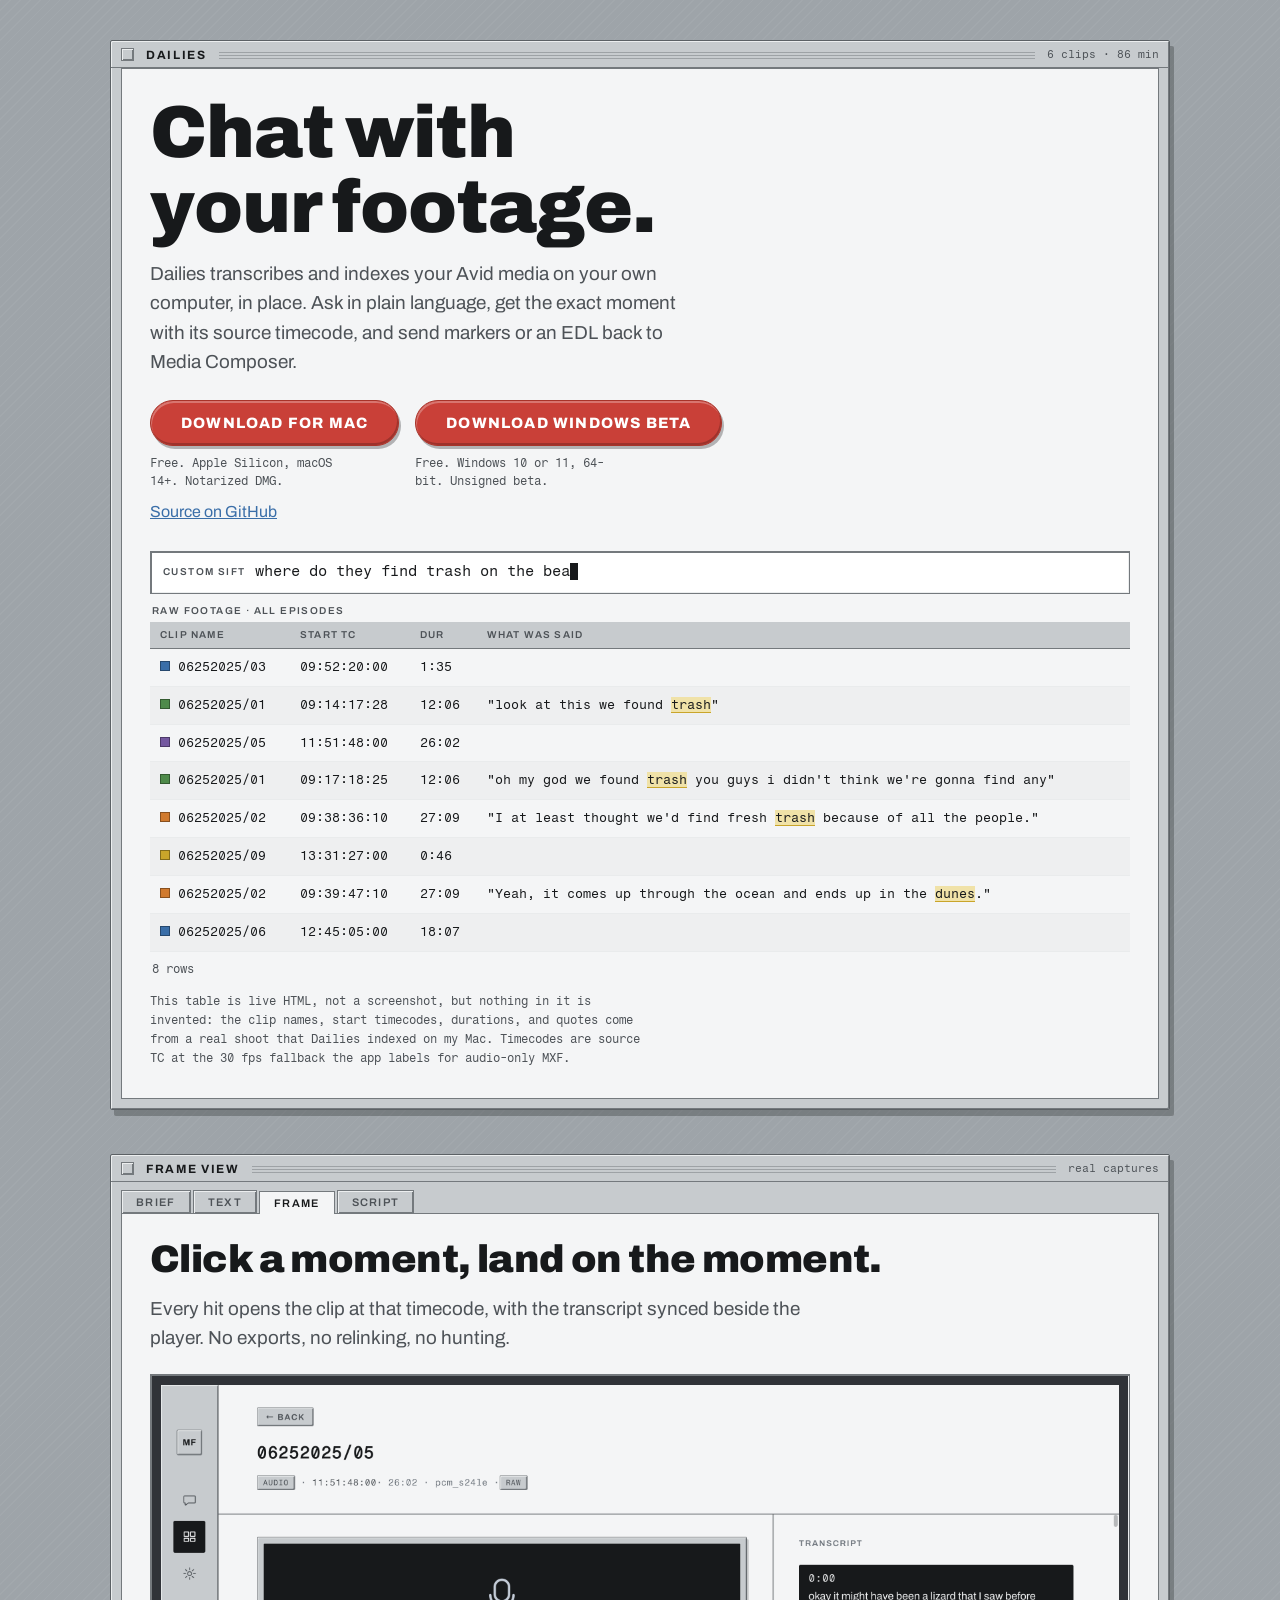
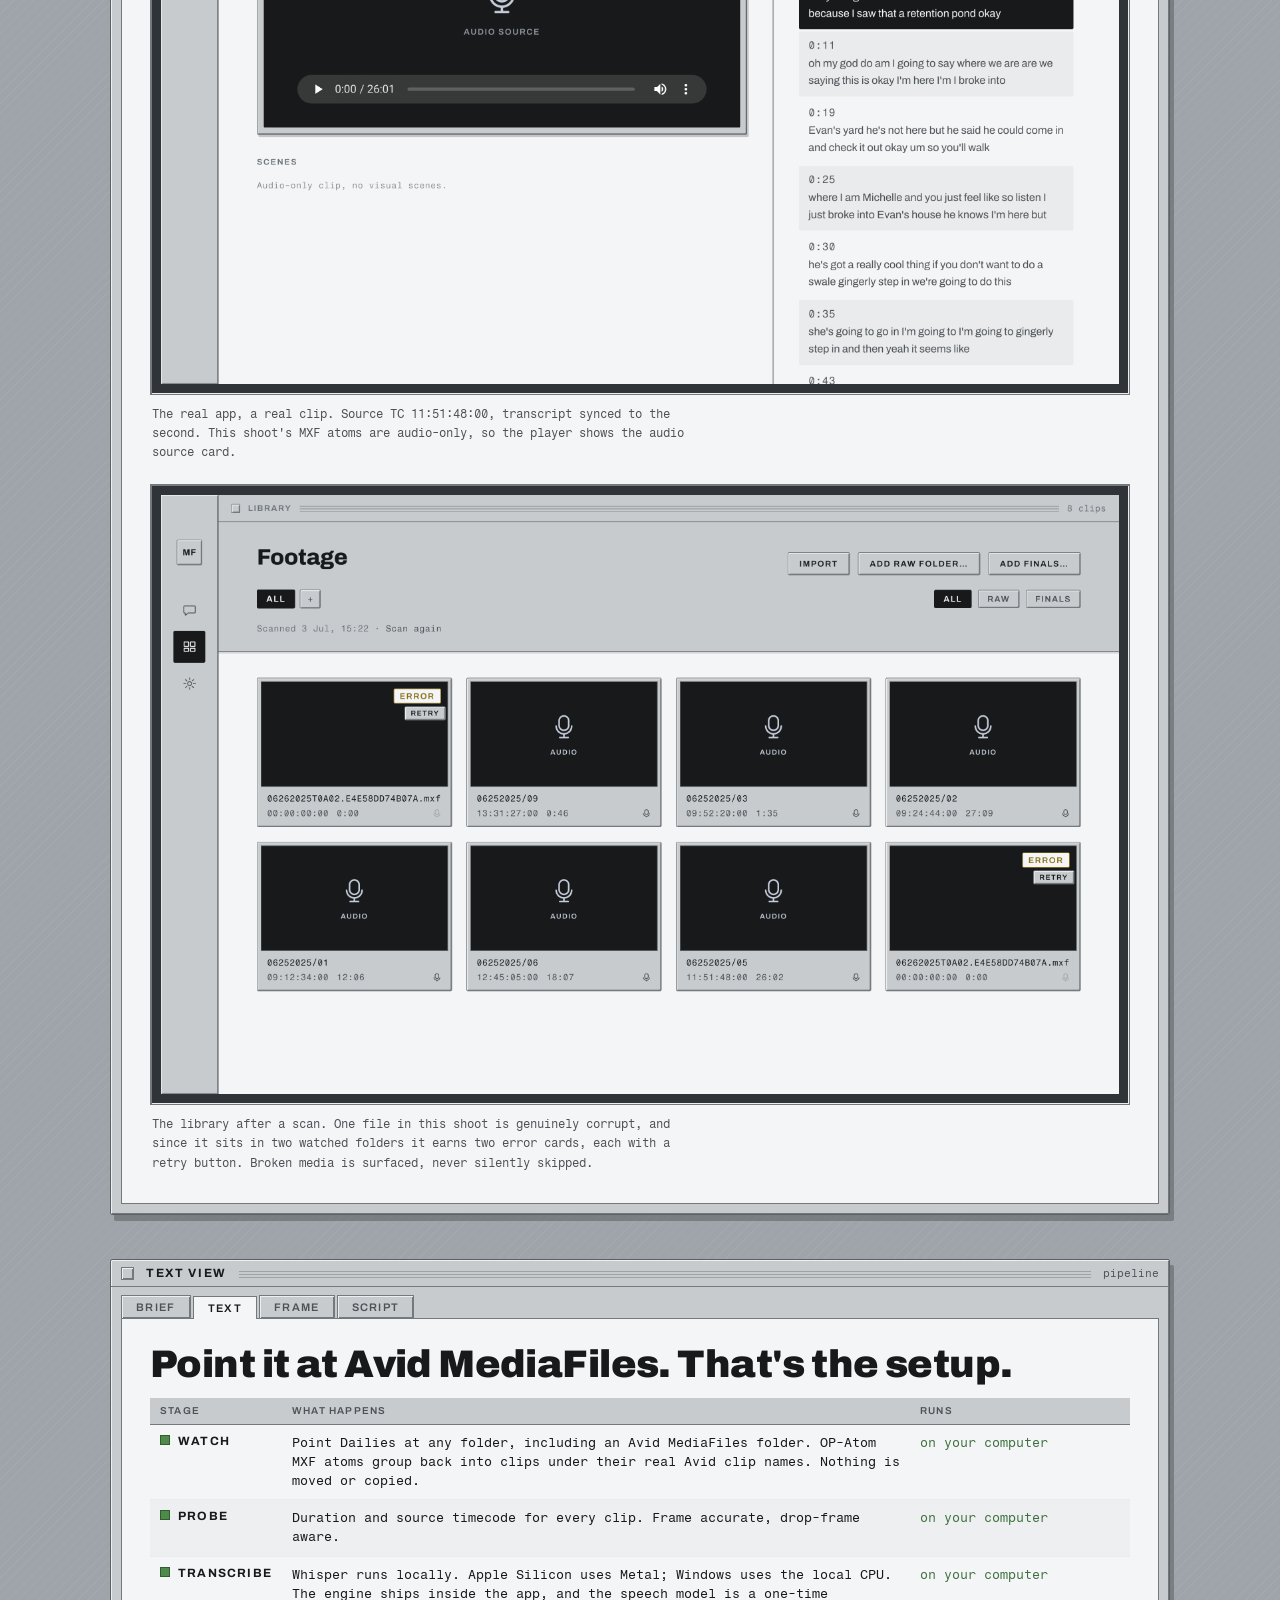
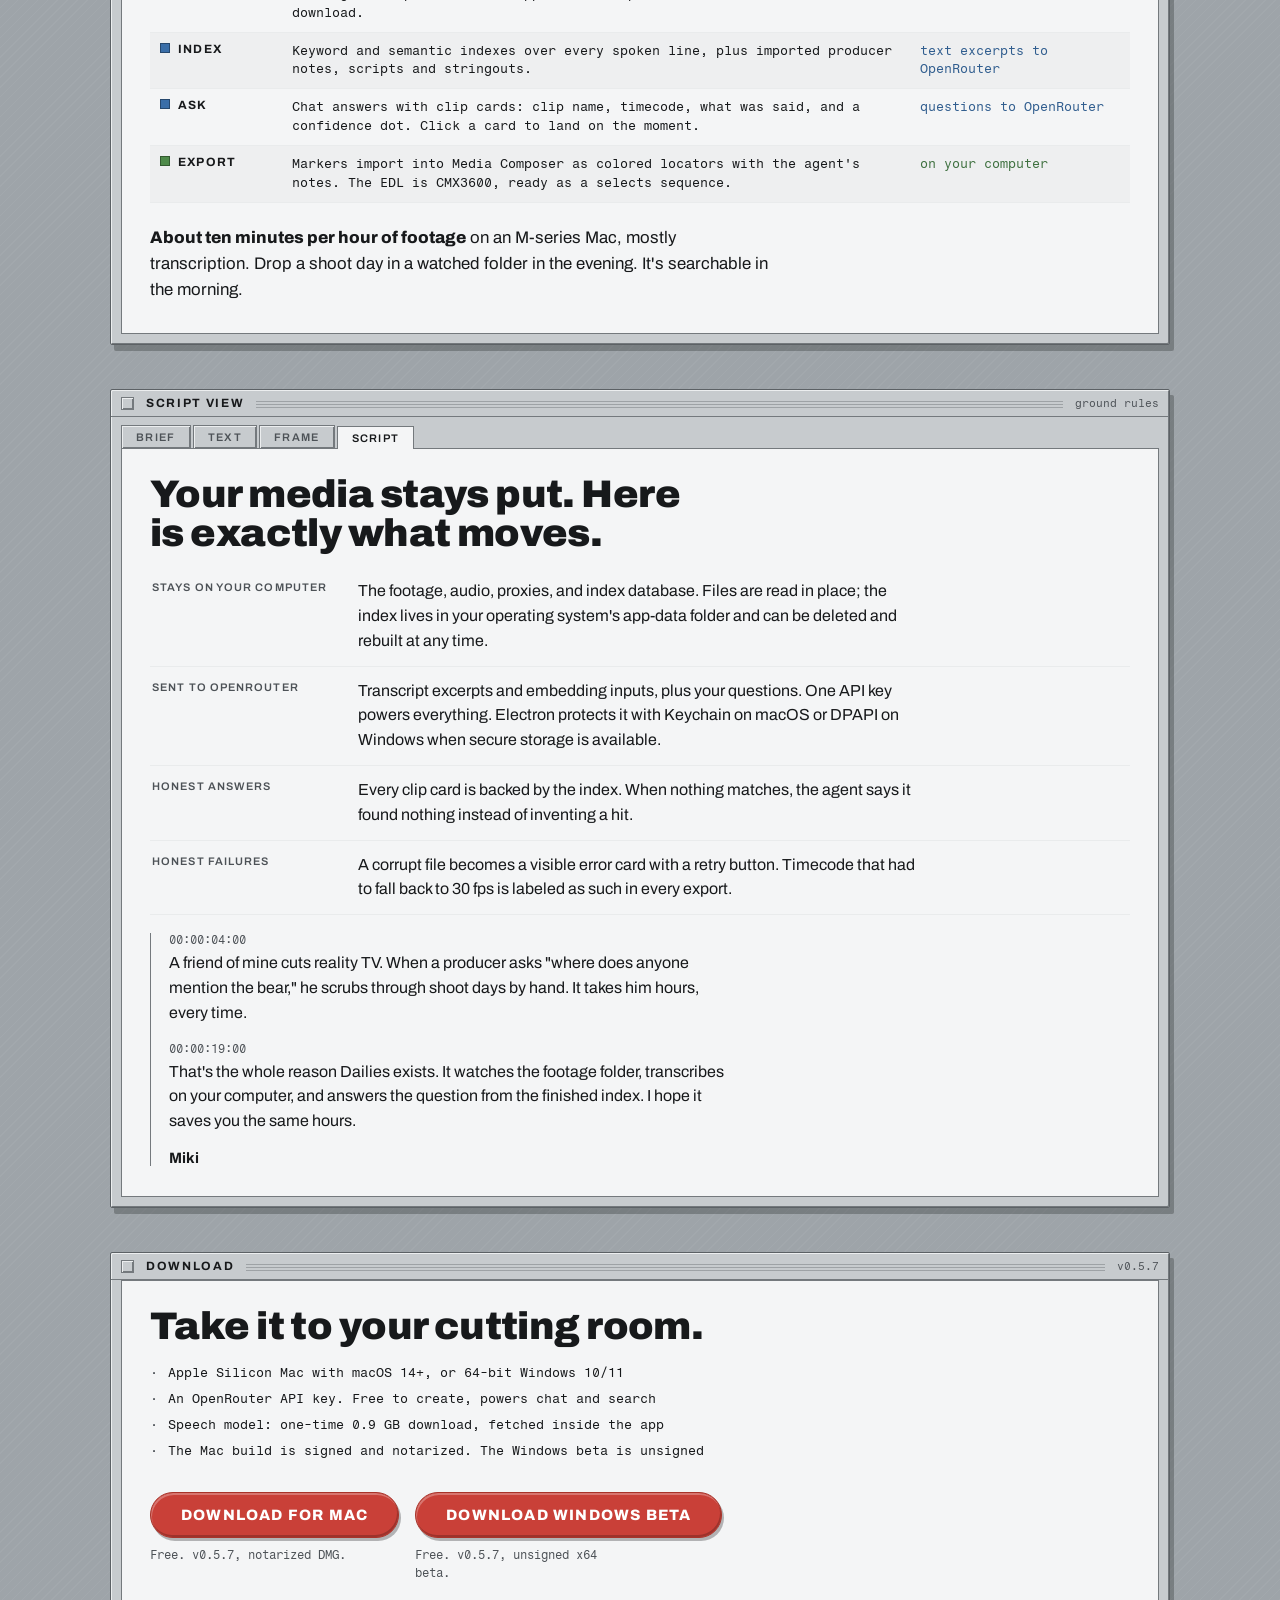
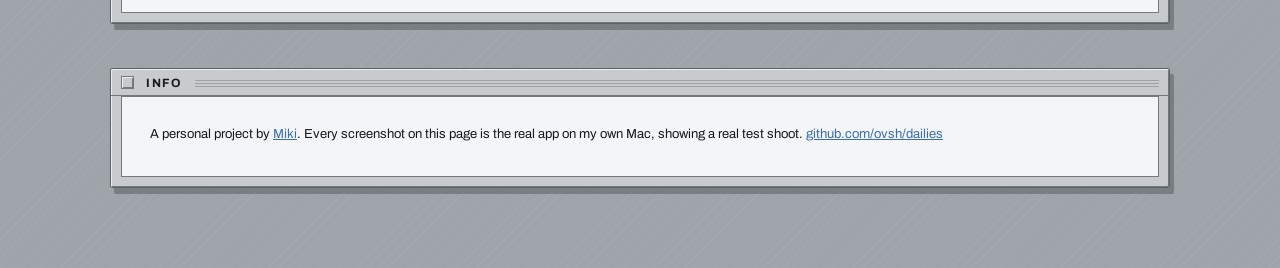
==== commit 8bc80448: "dailies: point downloads at 0.5.7 Co-Authored-By: Claude Fable 5 <noreply@anthropic.com>" ====
--- a/dailies/index.html
+++ b/dailies/index.html
@@ -248,11 +248,11 @@
       <div class="hero-cta">
         <div class="download-options">
           <div class="download-option">
-            <a class="marker" id="dl-top" href="https://github.com/ovsh/dailies/releases/download/v0.5.6/Dailies-0.5.6-arm64.dmg">Download for Mac</a>
+            <a class="marker" id="dl-top" href="https://github.com/ovsh/dailies/releases/download/v0.5.7/Dailies-0.5.7-arm64.dmg">Download for Mac</a>
             <span class="cta-note">Free. Apple Silicon, macOS 14+. Notarized DMG.</span>
           </div>
           <div class="download-option">
-            <a class="marker" id="dl-top-win" href="https://github.com/ovsh/dailies/releases/download/v0.5.6/Dailies-0.5.6-Setup-x64.exe">Download Windows beta</a>
+            <a class="marker" id="dl-top-win" href="https://github.com/ovsh/dailies/releases/download/v0.5.7/Dailies-0.5.7-Setup-x64.exe">Download Windows beta</a>
             <span class="cta-note">Free. Windows 10 or 11, 64-bit. Unsigned beta.</span>
           </div>
         </div>
@@ -379,7 +379,7 @@
     <span class="win-close" aria-hidden="true"></span>
     <span class="win-title">Download</span>
     <span class="win-stripes" aria-hidden="true"></span>
-    <span class="win-meta">v0.5.6</span>
+    <span class="win-meta">v0.5.7</span>
   </div>
   <div class="win-body">
     <div class="dl-grid">
@@ -395,12 +395,12 @@
       <div class="hero-cta">
         <div class="download-options">
           <div class="download-option">
-            <a class="marker" id="dl-bottom" href="https://github.com/ovsh/dailies/releases/download/v0.5.6/Dailies-0.5.6-arm64.dmg">Download for Mac</a>
-            <span class="cta-note">Free. v0.5.6, notarized DMG.</span>
+            <a class="marker" id="dl-bottom" href="https://github.com/ovsh/dailies/releases/download/v0.5.7/Dailies-0.5.7-arm64.dmg">Download for Mac</a>
+            <span class="cta-note">Free. v0.5.7, notarized DMG.</span>
           </div>
           <div class="download-option">
-            <a class="marker" id="dl-bottom-win" href="https://github.com/ovsh/dailies/releases/download/v0.5.6/Dailies-0.5.6-Setup-x64.exe">Download Windows beta</a>
-            <span class="cta-note">Free. v0.5.6, unsigned x64 beta.</span>
+            <a class="marker" id="dl-bottom-win" href="https://github.com/ovsh/dailies/releases/download/v0.5.7/Dailies-0.5.7-Setup-x64.exe">Download Windows beta</a>
+            <span class="cta-note">Free. v0.5.7, unsigned x64 beta.</span>
           </div>
         </div>
       </div>
